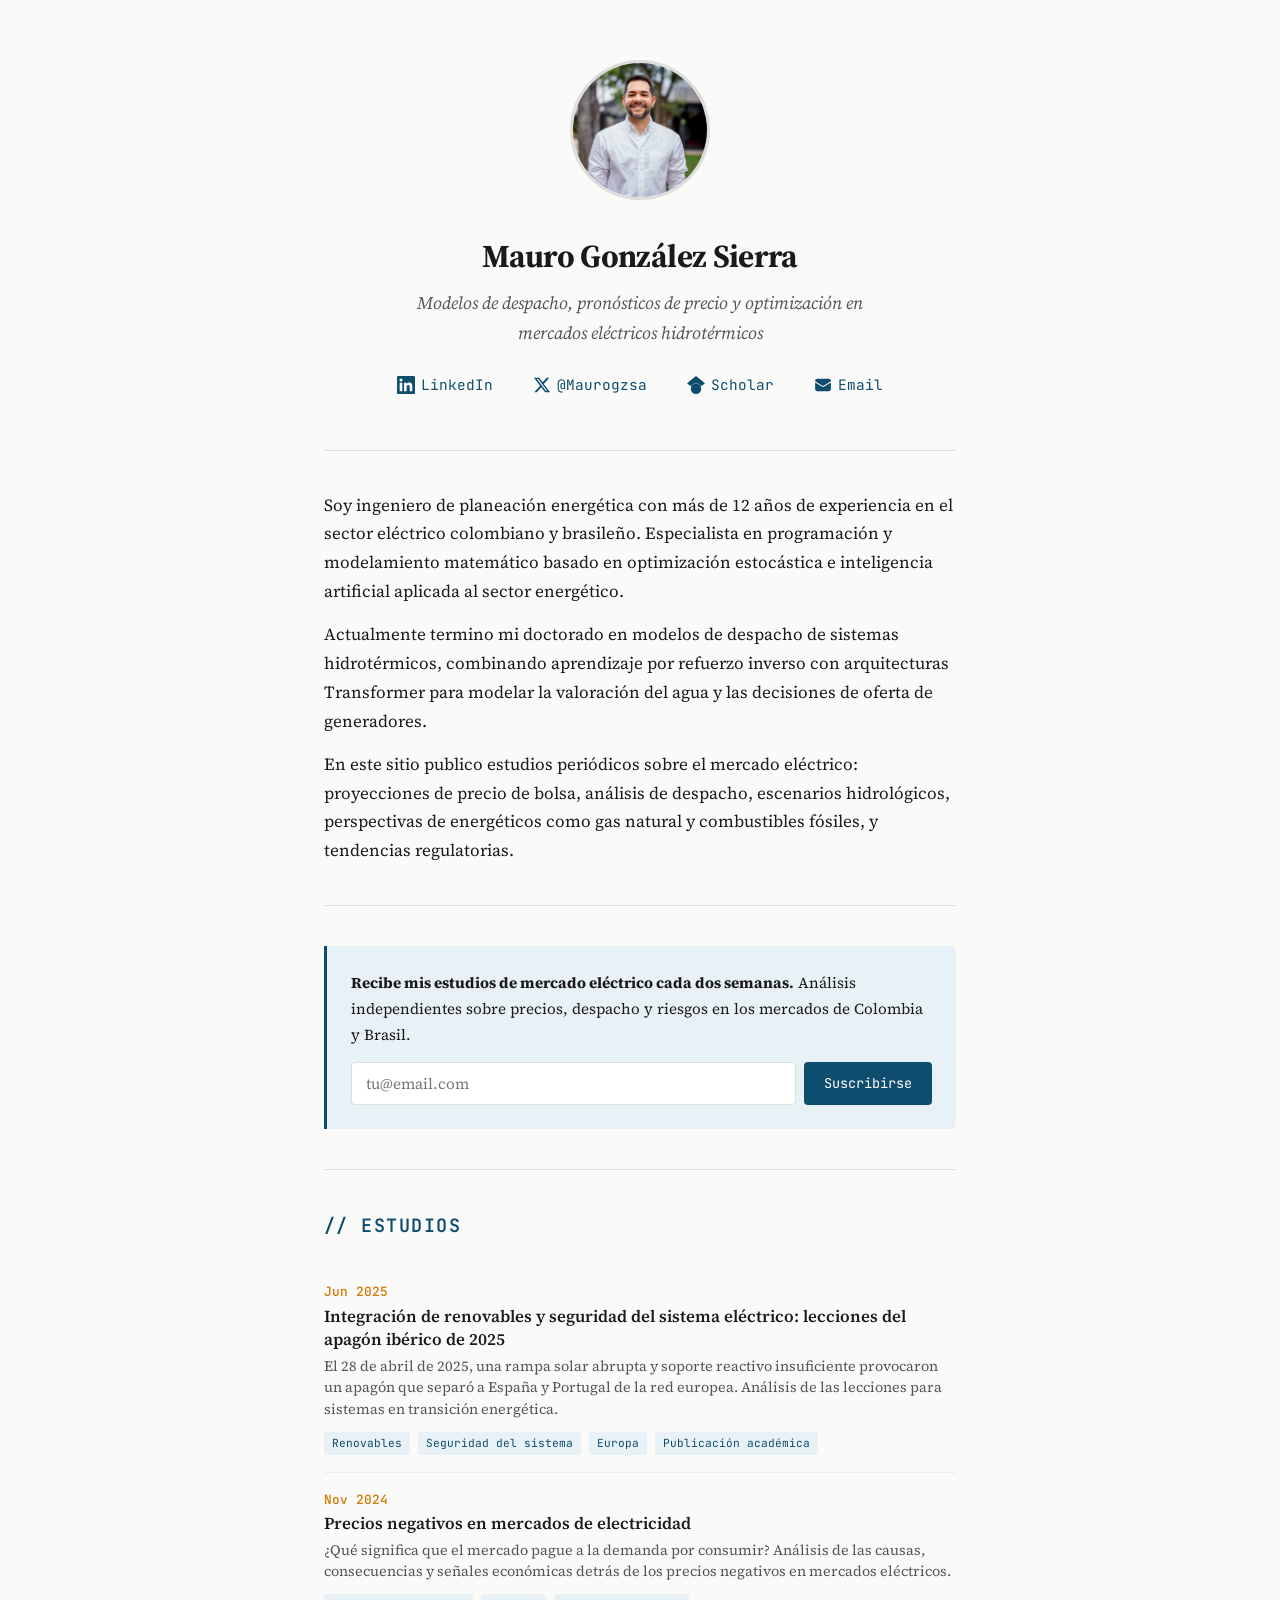
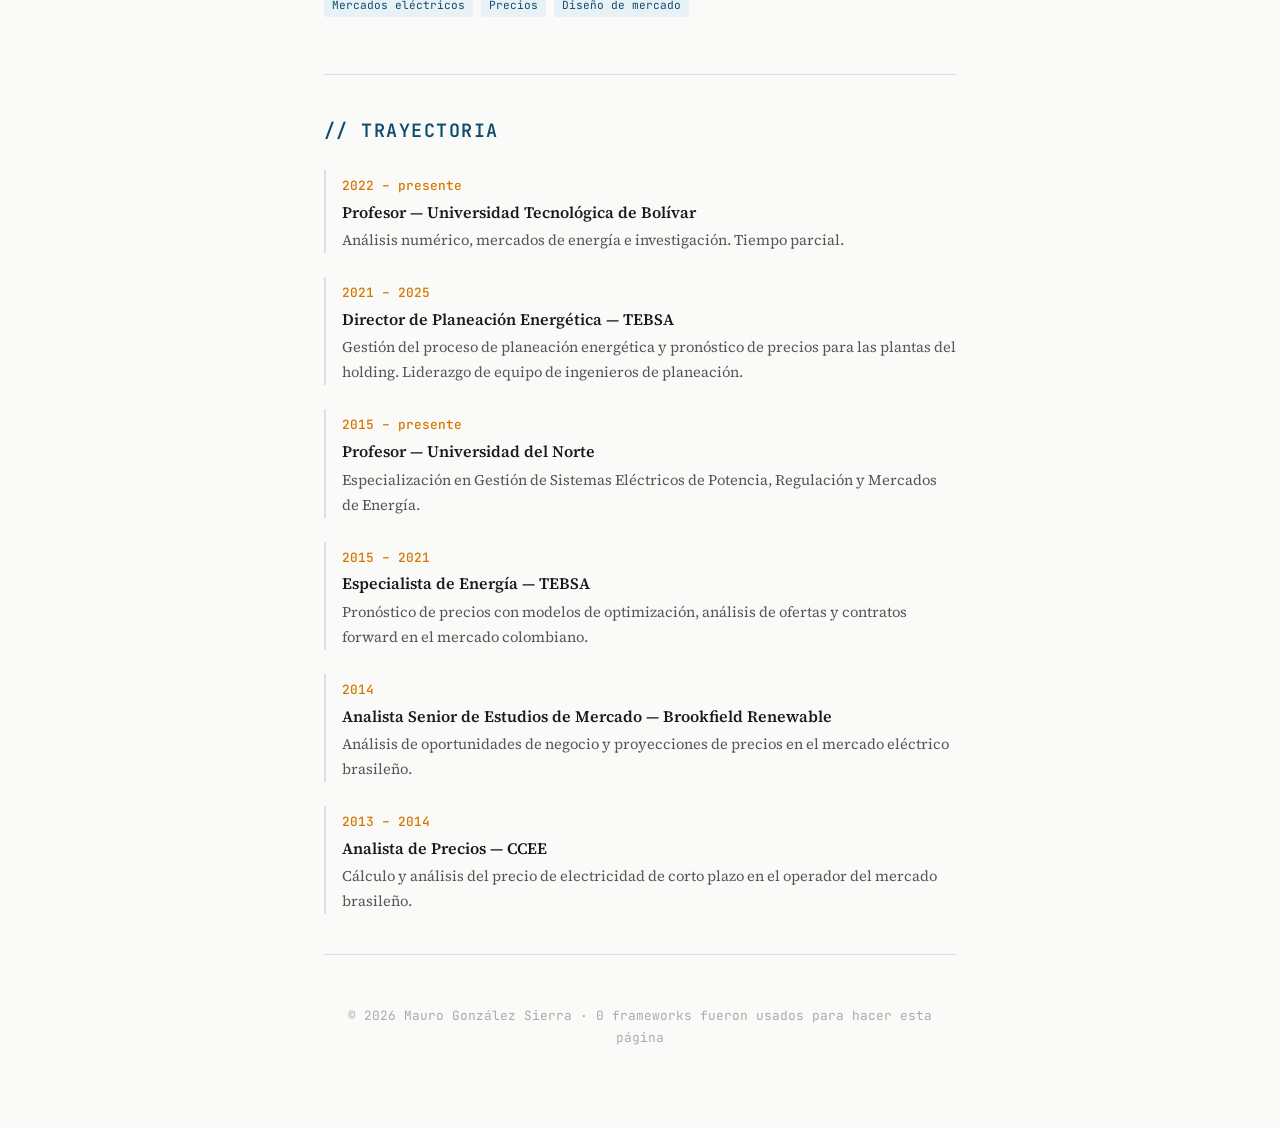
==== index.html @ 2e1fd000 "Confirm email" ====
<!DOCTYPE html>
<html lang="es">
<head>
    <meta charset="UTF-8">
    <meta name="viewport" content="width=device-width, initial-scale=1.0">
    <title>Mauro González Sierra</title>
    <meta name="description" content="Investigador y consultor en mercados eléctricos hidrotérmicos. Modelos de despacho, pronósticos de precio y optimización energética en Colombia y Brasil.">
    <style>
        @import url('https://fonts.googleapis.com/css2?family=Source+Serif+4:ital,opsz,wght@0,8..60,300;0,8..60,400;0,8..60,600;0,8..60,700;1,8..60,400&family=JetBrains+Mono:wght@400;500&display=swap');

        :root {
            --bg: #fafaf8;
            --text: #1a1a1a;
            --text-secondary: #555;
            --accent: #0e4d6e;
            --accent-light: #e8f1f5;
            --border: #ddd;
            --highlight: #d4770014;
            --warm: #d47700;
        }

        * { margin: 0; padding: 0; box-sizing: border-box; }

        body {
            font-family: 'Source Serif 4', Georgia, serif;
            font-size: 17px;
            line-height: 1.7;
            color: var(--text);
            background: var(--bg);
            -webkit-font-smoothing: antialiased;
        }

        .container {
            max-width: 680px;
            margin: 0 auto;
            padding: 60px 24px 80px;
        }

        /* === HEADER === */
        .header {
            text-align: center;
            margin-bottom: 48px;
        }

        .photo {
            width: 140px;
            height: 140px;
            border-radius: 50%;
            object-fit: cover;
            margin-bottom: 20px;
            border: 3px solid var(--border);
            /* Placeholder gradient — reemplazar con tu foto */
            background: linear-gradient(135deg, var(--accent) 0%, #2a7a9b 100%);
        }

        h1 {
            font-size: 2rem;
            font-weight: 700;
            letter-spacing: -0.02em;
            margin-bottom: 6px;
        }

        .tagline {
            font-size: 1.1rem;
            color: var(--text-secondary);
            font-style: italic;
            max-width: 480px;
            margin: 0 auto 20px;
        }

        .social-links {
            display: flex;
            justify-content: center;
            gap: 20px;
            flex-wrap: wrap;
        }

        .social-links a {
            display: inline-flex;
            align-items: center;
            gap: 6px;
            color: var(--accent);
            text-decoration: none;
            font-size: 0.9rem;
            font-family: 'JetBrains Mono', monospace;
            padding: 4px 10px;
            border-radius: 4px;
            transition: background 0.2s;
        }

        .social-links a:hover {
            background: var(--accent-light);
        }

        .social-links svg {
            width: 18px;
            height: 18px;
        }

        hr {
            border: none;
            border-top: 1px solid var(--border);
            margin: 40px 0;
        }

        /* === BIO === */
        .bio {
            margin-bottom: 0;
        }

        .bio p {
            margin-bottom: 14px;
            color: var(--text);
        }

        .bio p:last-child {
            margin-bottom: 0;
        }

        /* === SECTION HEADINGS === */
        h2 {
            font-size: 1.15rem;
            font-weight: 600;
            text-transform: uppercase;
            letter-spacing: 0.08em;
            color: var(--accent);
            margin-bottom: 24px;
            font-family: 'JetBrains Mono', monospace;
        }

        /* === STUDIES LIST === */
        .studies-list {
            list-style: none;
        }

        .studies-list li {
            padding: 16px 0;
            border-bottom: 1px solid #eee;
        }

        .studies-list li:last-child {
            border-bottom: none;
        }

        .study-date {
            font-family: 'JetBrains Mono', monospace;
            font-size: 0.8rem;
            color: var(--warm);
            font-weight: 500;
            display: block;
            margin-bottom: 2px;
        }

        .study-title {
            font-size: 1.05rem;
            font-weight: 600;
            color: var(--text);
            text-decoration: none;
            line-height: 1.4;
            display: block;
        }

        .study-title:hover {
            color: var(--accent);
        }

        .study-desc {
            font-size: 0.9rem;
            color: var(--text-secondary);
            margin-top: 4px;
            line-height: 1.5;
        }

        .study-tags {
            margin-top: 6px;
        }

        .tag {
            display: inline-block;
            font-family: 'JetBrains Mono', monospace;
            font-size: 0.7rem;
            color: var(--accent);
            background: var(--accent-light);
            padding: 2px 8px;
            border-radius: 3px;
            margin-right: 4px;
        }

        /* === NEWSLETTER === */
        .newsletter {
            background: var(--accent-light);
            border-left: 3px solid var(--accent);
            padding: 24px;
            border-radius: 0 6px 6px 0;
            margin-top: 0;
        }

        .newsletter p {
            margin-bottom: 14px;
            font-size: 0.95rem;
        }

        .newsletter-form {
            display: flex;
            gap: 8px;
        }

        .newsletter-form input[type="email"] {
            flex: 1;
            padding: 10px 14px;
            border: 1px solid var(--border);
            border-radius: 4px;
            font-family: 'Source Serif 4', serif;
            font-size: 0.95rem;
            background: #fff;
            outline: none;
        }

        .newsletter-form input[type="email"]:focus {
            border-color: var(--accent);
        }

        .newsletter-form button {
            padding: 10px 20px;
            background: var(--accent);
            color: #fff;
            border: none;
            border-radius: 4px;
            font-family: 'JetBrains Mono', monospace;
            font-size: 0.85rem;
            cursor: pointer;
            transition: opacity 0.2s;
            white-space: nowrap;
        }

        .newsletter-form button:hover {
            opacity: 0.85;
        }

        /* === EXPERIENCE === */
        .experience-item {
            margin-bottom: 24px;
            padding-left: 16px;
            border-left: 2px solid #e0e0e0;
        }

        .experience-item:hover {
            border-left-color: var(--accent);
        }

        .exp-period {
            font-family: 'JetBrains Mono', monospace;
            font-size: 0.8rem;
            color: var(--warm);
            font-weight: 500;
        }

        .exp-role {
            font-weight: 600;
            font-size: 1rem;
        }

        .exp-desc {
            font-size: 0.92rem;
            color: var(--text-secondary);
            margin-top: 2px;
        }

        /* === FOOTER === */
        .footer {
            text-align: center;
            font-size: 0.8rem;
            color: #aaa;
            font-family: 'JetBrains Mono', monospace;
            padding-top: 10px;
        }

        .footer a {
            color: #aaa;
            text-decoration: none;
        }

        .footer a:hover {
            color: var(--accent);
        }

        /* === RESPONSIVE === */
        @media (max-width: 500px) {
            .container { padding: 40px 18px 60px; }
            h1 { font-size: 1.6rem; }
            .tagline { font-size: 1rem; }
            .newsletter-form { flex-direction: column; }
            .social-links { gap: 12px; }
        }
    </style>
</head>
<body>
    <div class="container">

        <!-- HEADER -->
        <div class="header">
            <!-- Reemplaza src con tu foto. Tamaño recomendado: 300x300px -->
            <img class="photo" src="foto.jpg" alt="Mauro González Sierra"
                 onerror="this.style.display='flex'; this.style.alignItems='center'; this.style.justifyContent='center'; this.alt='MGS';">

            <h1>Mauro González Sierra</h1>
            <p class="tagline">Modelos de despacho, pronósticos de precio y optimización en mercados eléctricos hidrotérmicos</p>

            <div class="social-links">
                <a href="https://www.linkedin.com/in/mauro-gonzalez-sierra/" target="_blank">
                    <svg viewBox="0 0 24 24" fill="currentColor"><path d="M20.447 20.452h-3.554v-5.569c0-1.328-.027-3.037-1.852-3.037-1.853 0-2.136 1.445-2.136 2.939v5.667H9.351V9h3.414v1.561h.046c.477-.9 1.637-1.85 3.37-1.85 3.601 0 4.267 2.37 4.267 5.455v6.286zM5.337 7.433a2.062 2.062 0 01-2.063-2.065 2.064 2.064 0 112.063 2.065zm1.782 13.019H3.555V9h3.564v11.452zM22.225 0H1.771C.792 0 0 .774 0 1.729v20.542C0 23.227.792 24 1.771 24h20.451C23.2 24 24 23.227 24 22.271V1.729C24 .774 23.2 0 22.222 0h.003z"/></svg>
                    LinkedIn
                </a>
                <a href="https://x.com/Maurogzsa" target="_blank">
                    <svg viewBox="0 0 24 24" fill="currentColor"><path d="M18.244 2.25h3.308l-7.227 8.26 8.502 11.24H16.17l-5.214-6.817L4.99 21.75H1.68l7.73-8.835L1.254 2.25H8.08l4.713 6.231zm-1.161 17.52h1.833L7.084 4.126H5.117z"/></svg>
                    @Maurogzsa
                </a>
                <a href="https://scholar.google.com/citations?user=UjPNHwQAAAAJ&amp;hl=en" target="_blank">
                    <svg viewBox="0 0 24 24" fill="currentColor"><path d="M5.242 13.769L0 9.5 12 0l12 9.5-5.242 4.269C17.548 11.249 14.978 9.5 12 9.5c-2.977 0-5.548 1.748-6.758 4.269zM12 10a7 7 0 1 0 0 14 7 7 0 0 0 0-14z"/></svg>
                    Scholar
                </a>
                <a href="mailto:maurogzsa@gmail.com">
                    <svg viewBox="0 0 24 24" fill="currentColor"><path d="M1.5 8.67v8.58a3 3 0 003 3h15a3 3 0 003-3V8.67l-8.928 5.493a3 3 0 01-3.144 0L1.5 8.67z"/><path d="M22.5 6.908V6.75a3 3 0 00-3-3h-15a3 3 0 00-3 3v.158l9.714 5.978a1.5 1.5 0 001.572 0L22.5 6.908z"/></svg>
                    Email
                </a>
            </div>
        </div>

        <hr>

        <!-- BIO -->
        <div class="bio">
            <p>
                Soy ingeniero de planeación energética con más de 12 años de experiencia en el sector eléctrico colombiano y brasileño. Especialista en programación y modelamiento matemático basado en optimización estocástica e inteligencia artificial aplicada al sector energético.
            </p>
            <p>
                Actualmente termino mi doctorado en modelos de despacho de sistemas hidrotérmicos, combinando aprendizaje por refuerzo inverso con arquitecturas Transformer para modelar la valoración del agua y las decisiones de oferta de generadores.
            </p>
            <p>
                En este sitio publico estudios periódicos sobre el mercado eléctrico: proyecciones de precio de bolsa, análisis de despacho, escenarios hidrológicos, perspectivas de energéticos como gas natural y combustibles fósiles, y tendencias regulatorias.
            </p>
        </div>

        <hr>

        <!-- NEWSLETTER -->
        <div class="newsletter">
            <p><strong>Recibe mis estudios de mercado eléctrico cada dos semanas.</strong> Análisis independientes sobre precios, despacho y riesgos en los mercados de Colombia y Brasil.</p>
            <form class="newsletter-form" id="newsletter-form">
                <input type="email" name="email" id="newsletter-email" placeholder="tu@email.com" required>
                <!-- Honeypot anti-bot: campo invisible que solo los bots llenan -->
                <input type="text" name="url" style="display:none" tabindex="-1" autocomplete="off">
                <button type="submit" id="newsletter-btn">Suscribirse</button>
            </form>
            <p id="newsletter-msg" style="display:none; margin-top:14px; font-size:0.92rem;"></p>
        </div>

        <script>
        document.getElementById('newsletter-form').addEventListener('submit', async function(e) {
            e.preventDefault();
            const email = document.getElementById('newsletter-email').value;
            const honeypot = this.querySelector('input[name="url"]').value;
            const btn = document.getElementById('newsletter-btn');
            const msg = document.getElementById('newsletter-msg');

            if (honeypot) return;

            btn.disabled = true;
            btn.textContent = 'Enviando...';

            try {
                const res = await fetch('https://buttondown.com/api/emails/embed-subscribe/maurogs', {
                    method: 'POST',
                    headers: { 'Content-Type': 'application/x-www-form-urlencoded' },
                    body: 'email=' + encodeURIComponent(email)
                });

                msg.style.display = 'block';
                if (res.ok || res.status === 303) {
                    msg.style.color = '#0e4d6e';
                    msg.innerHTML = '✓ <strong>¡Casi listo!</strong> Revisa tu correo y confirma tu suscripción haciendo clic en el enlace que te enviamos.';
                    document.getElementById('newsletter-email').value = '';
                } else {
                    msg.style.color = '#b44';
                    msg.textContent = 'Hubo un error. Intenta de nuevo o escríbeme directamente.';
                }
            } catch (err) {
                msg.style.display = 'block';
                msg.style.color = '#b44';
                msg.textContent = 'Error de conexión. Intenta de nuevo.';
            }

            btn.disabled = false;
            btn.textContent = 'Suscribirse';
        });
        </script>

        <hr>

        <!-- ESTUDIOS -->
        <h2>// estudios</h2>

        <ul class="studies-list">
            <li>
                <span class="study-date">Jun 2025</span>
                <a class="study-title" href="estudios/apagon-iberico-2025.html">Integración de renovables y seguridad del sistema eléctrico: lecciones del apagón ibérico de 2025</a>
                <p class="study-desc">El 28 de abril de 2025, una rampa solar abrupta y soporte reactivo insuficiente provocaron un apagón que separó a España y Portugal de la red europea. Análisis de las lecciones para sistemas en transición energética.</p>
                <div class="study-tags">
                    <span class="tag">Renovables</span>
                    <span class="tag">Seguridad del sistema</span>
                    <span class="tag">Europa</span>
                    <span class="tag">Publicación académica</span>
                </div>
            </li>
            <li>
                <span class="study-date">Nov 2024</span>
                <a class="study-title" href="estudios/precios-negativos.html">Precios negativos en mercados de electricidad</a>
                <p class="study-desc">¿Qué significa que el mercado pague a la demanda por consumir? Análisis de las causas, consecuencias y señales económicas detrás de los precios negativos en mercados eléctricos.</p>
                <div class="study-tags">
                    <span class="tag">Mercados eléctricos</span>
                    <span class="tag">Precios</span>
                    <span class="tag">Diseño de mercado</span>
                </div>
            </li>
        </ul>

        <hr>

        <!-- EXPERIENCIA -->
        <h2>// trayectoria</h2>

        <div class="experience-item">
            <span class="exp-period">2022 – presente</span>
            <p class="exp-role">Profesor — Universidad Tecnológica de Bolívar</p>
            <p class="exp-desc">Análisis numérico, mercados de energía e investigación. Tiempo parcial.</p>
        </div>

        <div class="experience-item">
            <span class="exp-period">2021 – 2025</span>
            <p class="exp-role">Director de Planeación Energética — TEBSA</p>
            <p class="exp-desc">Gestión del proceso de planeación energética y pronóstico de precios para las plantas del holding. Liderazgo de equipo de ingenieros de planeación.</p>
        </div>

        <div class="experience-item">
            <span class="exp-period">2015 – presente</span>
            <p class="exp-role">Profesor — Universidad del Norte</p>
            <p class="exp-desc">Especialización en Gestión de Sistemas Eléctricos de Potencia, Regulación y Mercados de Energía.</p>
        </div>

        <div class="experience-item">
            <span class="exp-period">2015 – 2021</span>
            <p class="exp-role">Especialista de Energía — TEBSA</p>
            <p class="exp-desc">Pronóstico de precios con modelos de optimización, análisis de ofertas y contratos forward en el mercado colombiano.</p>
        </div>

        <div class="experience-item">
            <span class="exp-period">2014</span>
            <p class="exp-role">Analista Senior de Estudios de Mercado — Brookfield Renewable</p>
            <p class="exp-desc">Análisis de oportunidades de negocio y proyecciones de precios en el mercado eléctrico brasileño.</p>
        </div>

        <div class="experience-item">
            <span class="exp-period">2013 – 2014</span>
            <p class="exp-role">Analista de Precios — CCEE</p>
            <p class="exp-desc">Cálculo y análisis del precio de electricidad de corto plazo en el operador del mercado brasileño.</p>
        </div>

        <hr>

        <p class="footer">
            © 2026 Mauro González Sierra · 0 frameworks fueron usados para hacer esta página
        </p>

    </div>
</body>
</html>
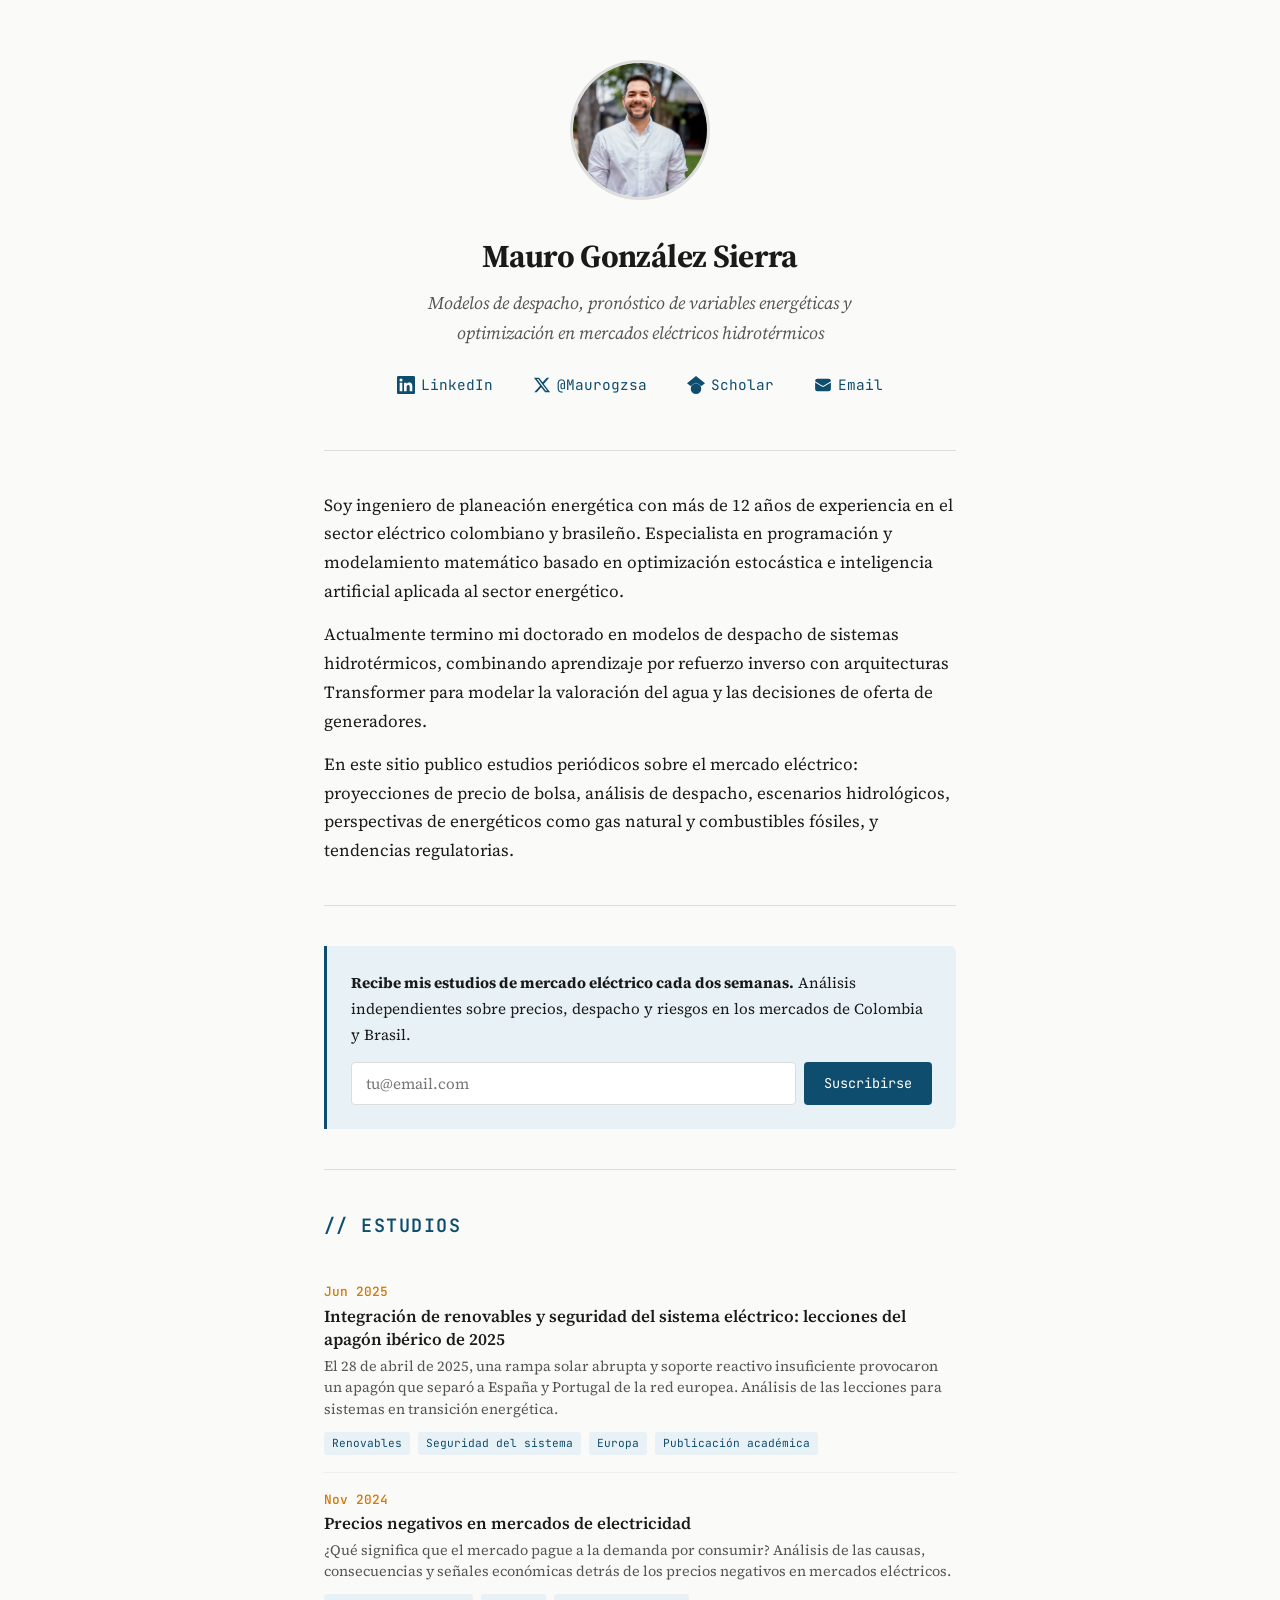
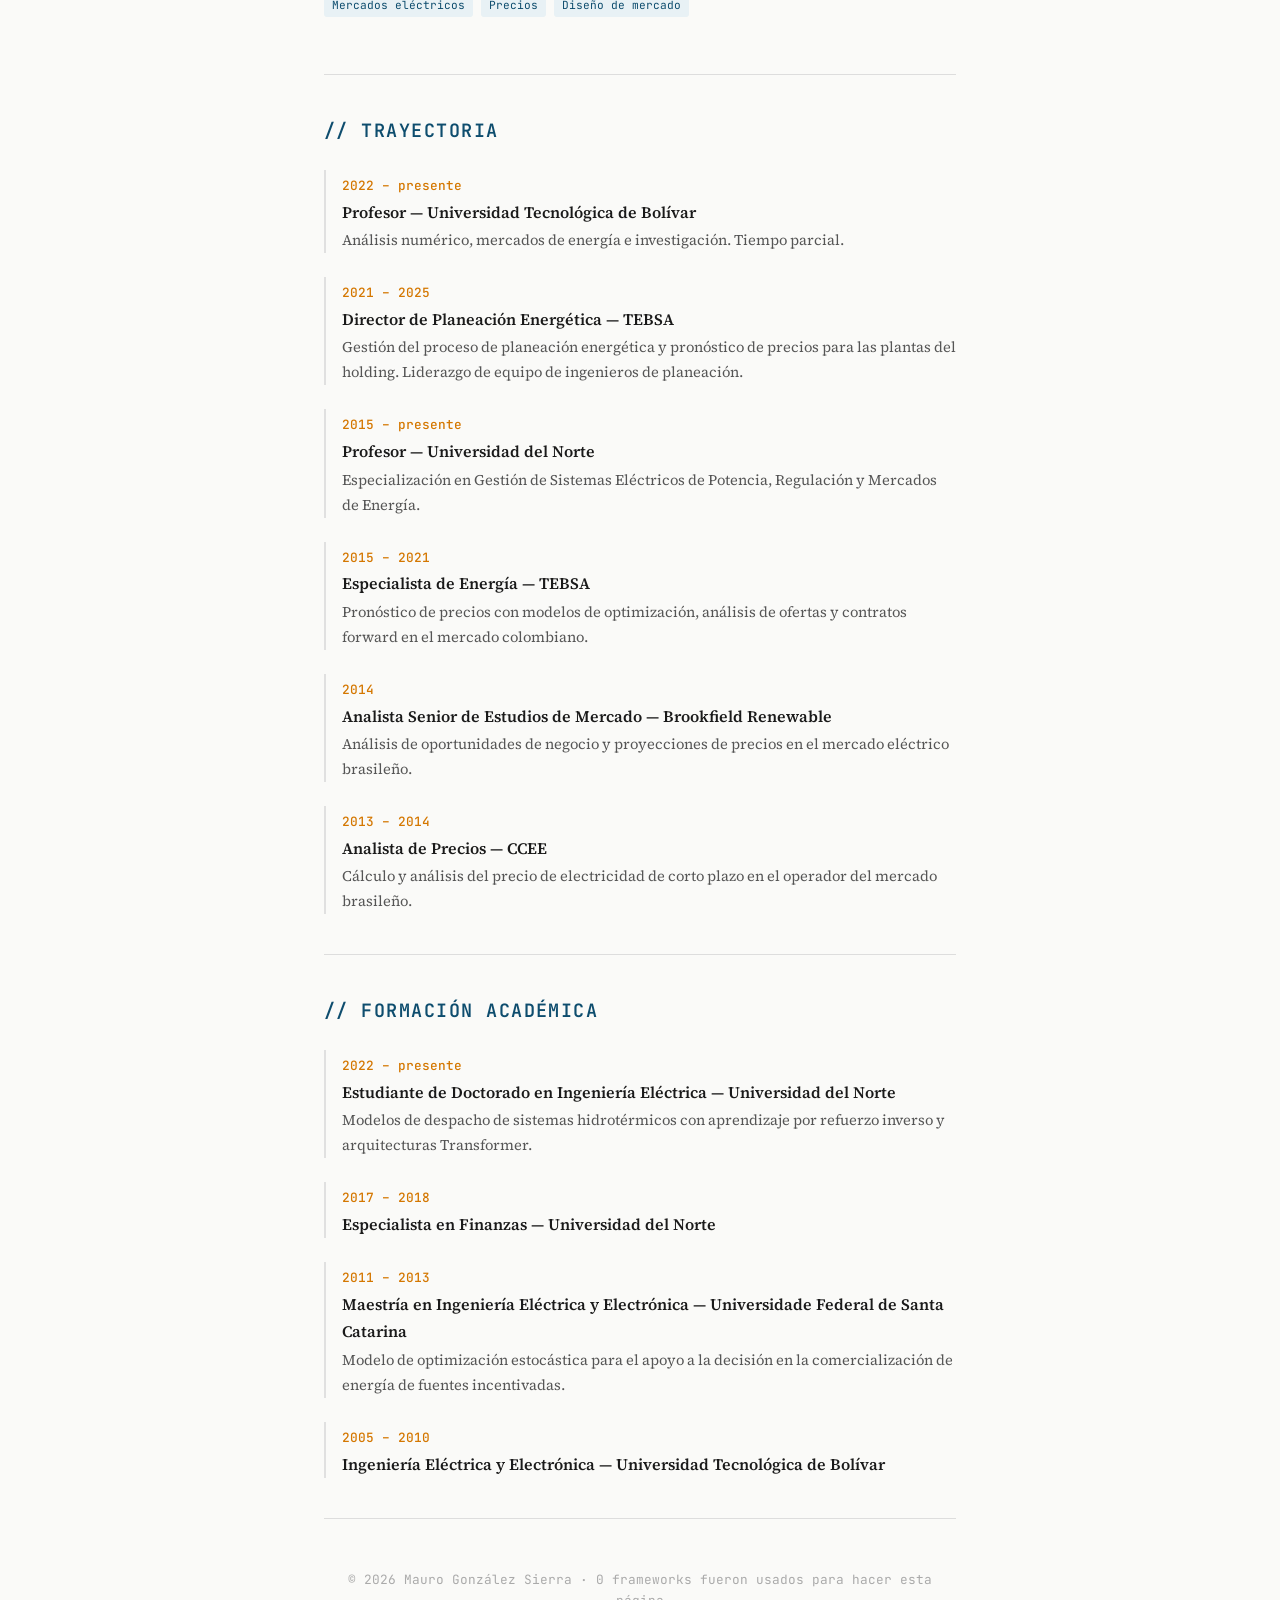
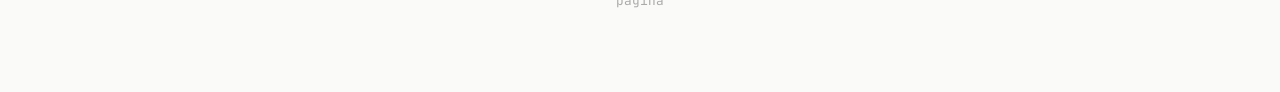
==== commit a1a43284: "Education section" ====
--- a/index.html
+++ b/index.html
@@ -304,7 +304,7 @@
                  onerror="this.style.display='flex'; this.style.alignItems='center'; this.style.justifyContent='center'; this.alt='MGS';">
 
             <h1>Mauro González Sierra</h1>
-            <p class="tagline">Modelos de despacho, pronósticos de precio y optimización en mercados eléctricos hidrotérmicos</p>
+            <p class="tagline">Modelos de despacho, pronóstico de variables energéticas y optimización en mercados eléctricos hidrotérmicos</p>
 
             <div class="social-links">
                 <a href="https://www.linkedin.com/in/mauro-gonzalez-sierra/" target="_blank">
@@ -467,6 +467,33 @@
 
         <hr>
 
+        <!-- FORMACIÓN ACADÉMICA -->
+        <h2>// formación académica</h2>
+
+        <div class="experience-item">
+            <span class="exp-period">2022 – presente</span>
+            <p class="exp-role">Estudiante de Doctorado en Ingeniería Eléctrica — Universidad del Norte</p>
+            <p class="exp-desc">Modelos de despacho de sistemas hidrotérmicos con aprendizaje por refuerzo inverso y arquitecturas Transformer.</p>
+        </div>
+
+        <div class="experience-item">
+            <span class="exp-period">2017 – 2018</span>
+            <p class="exp-role">Especialista en Finanzas — Universidad del Norte</p>
+        </div>
+
+        <div class="experience-item">
+            <span class="exp-period">2011 – 2013</span>
+            <p class="exp-role">Maestría en Ingeniería Eléctrica y Electrónica — Universidade Federal de Santa Catarina</p>
+            <p class="exp-desc">Modelo de optimización estocástica para el apoyo a la decisión en la comercialización de energía de fuentes incentivadas.</p>
+        </div>
+
+        <div class="experience-item">
+            <span class="exp-period">2005 – 2010</span>
+            <p class="exp-role">Ingeniería Eléctrica y Electrónica — Universidad Tecnológica de Bolívar</p>
+        </div>
+
+        <hr>
+
         <p class="footer">
             © 2026 Mauro González Sierra · 0 frameworks fueron usados para hacer esta página
         </p>
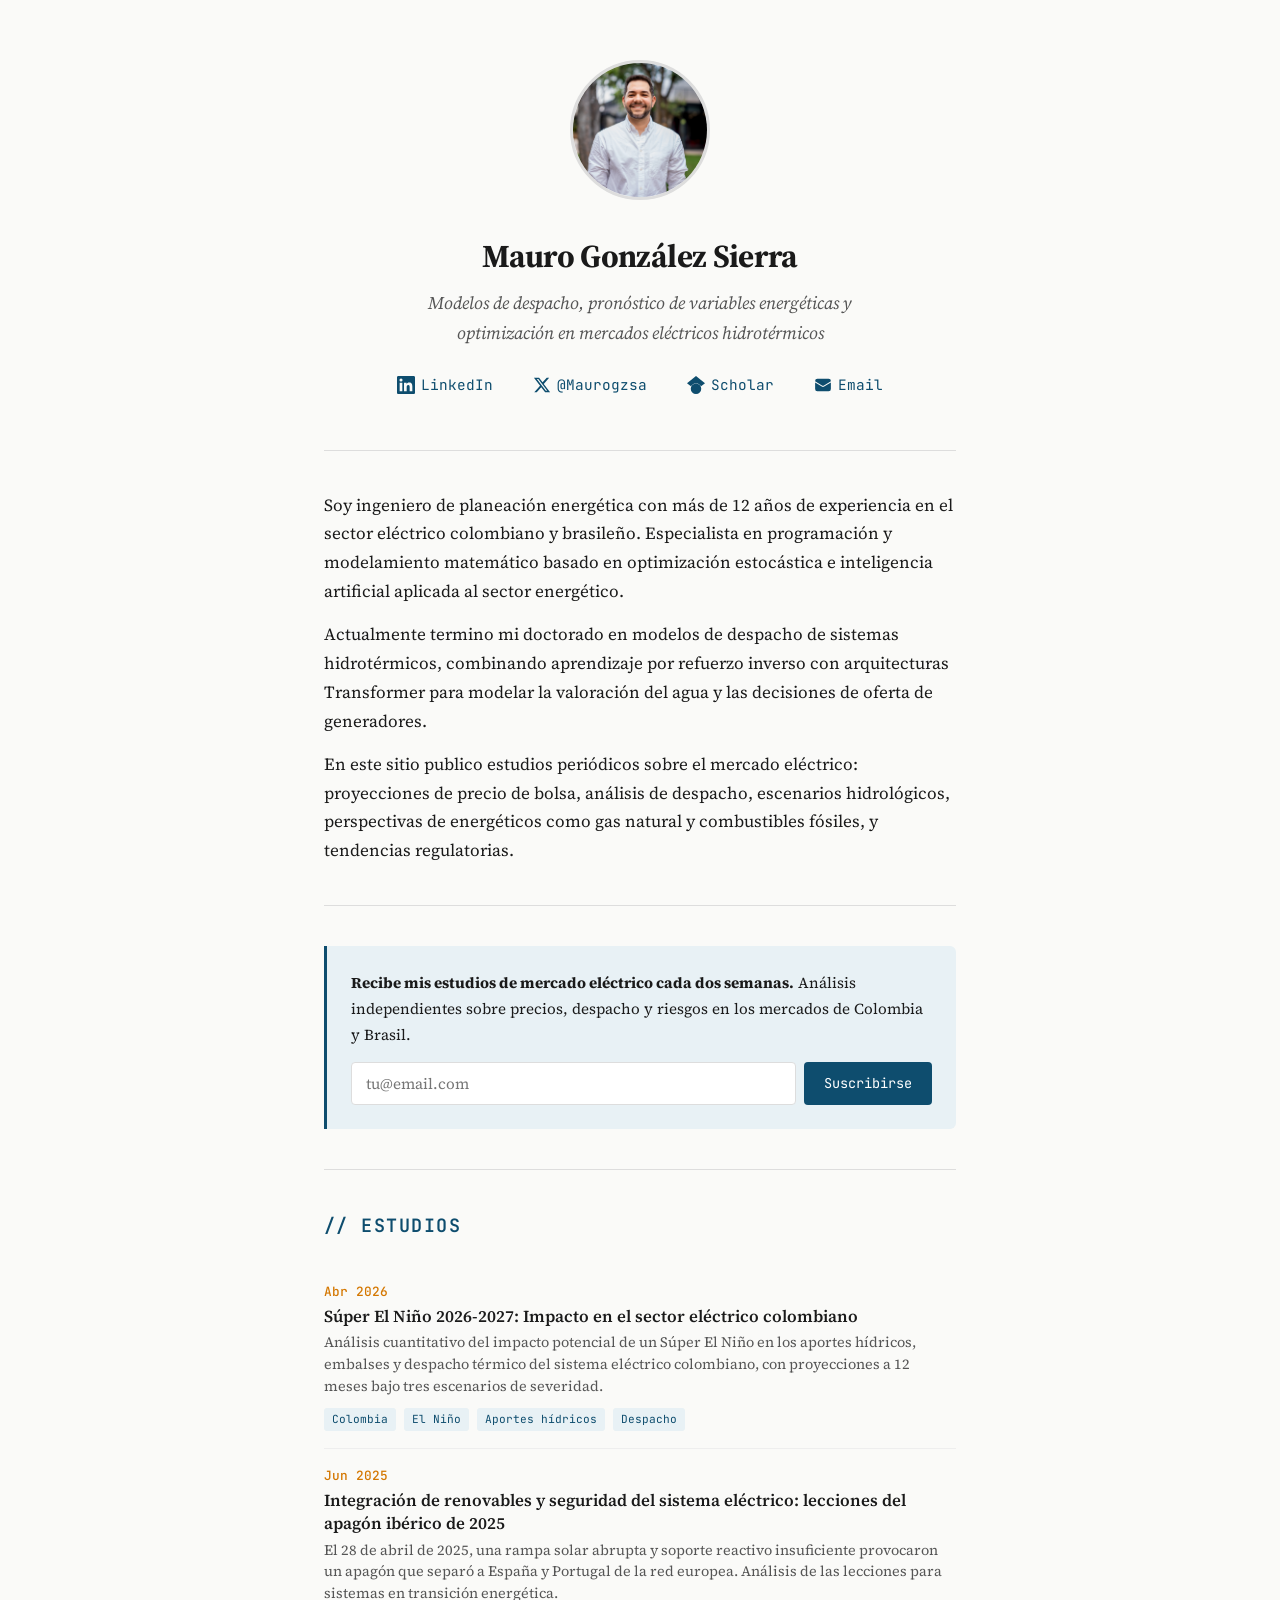
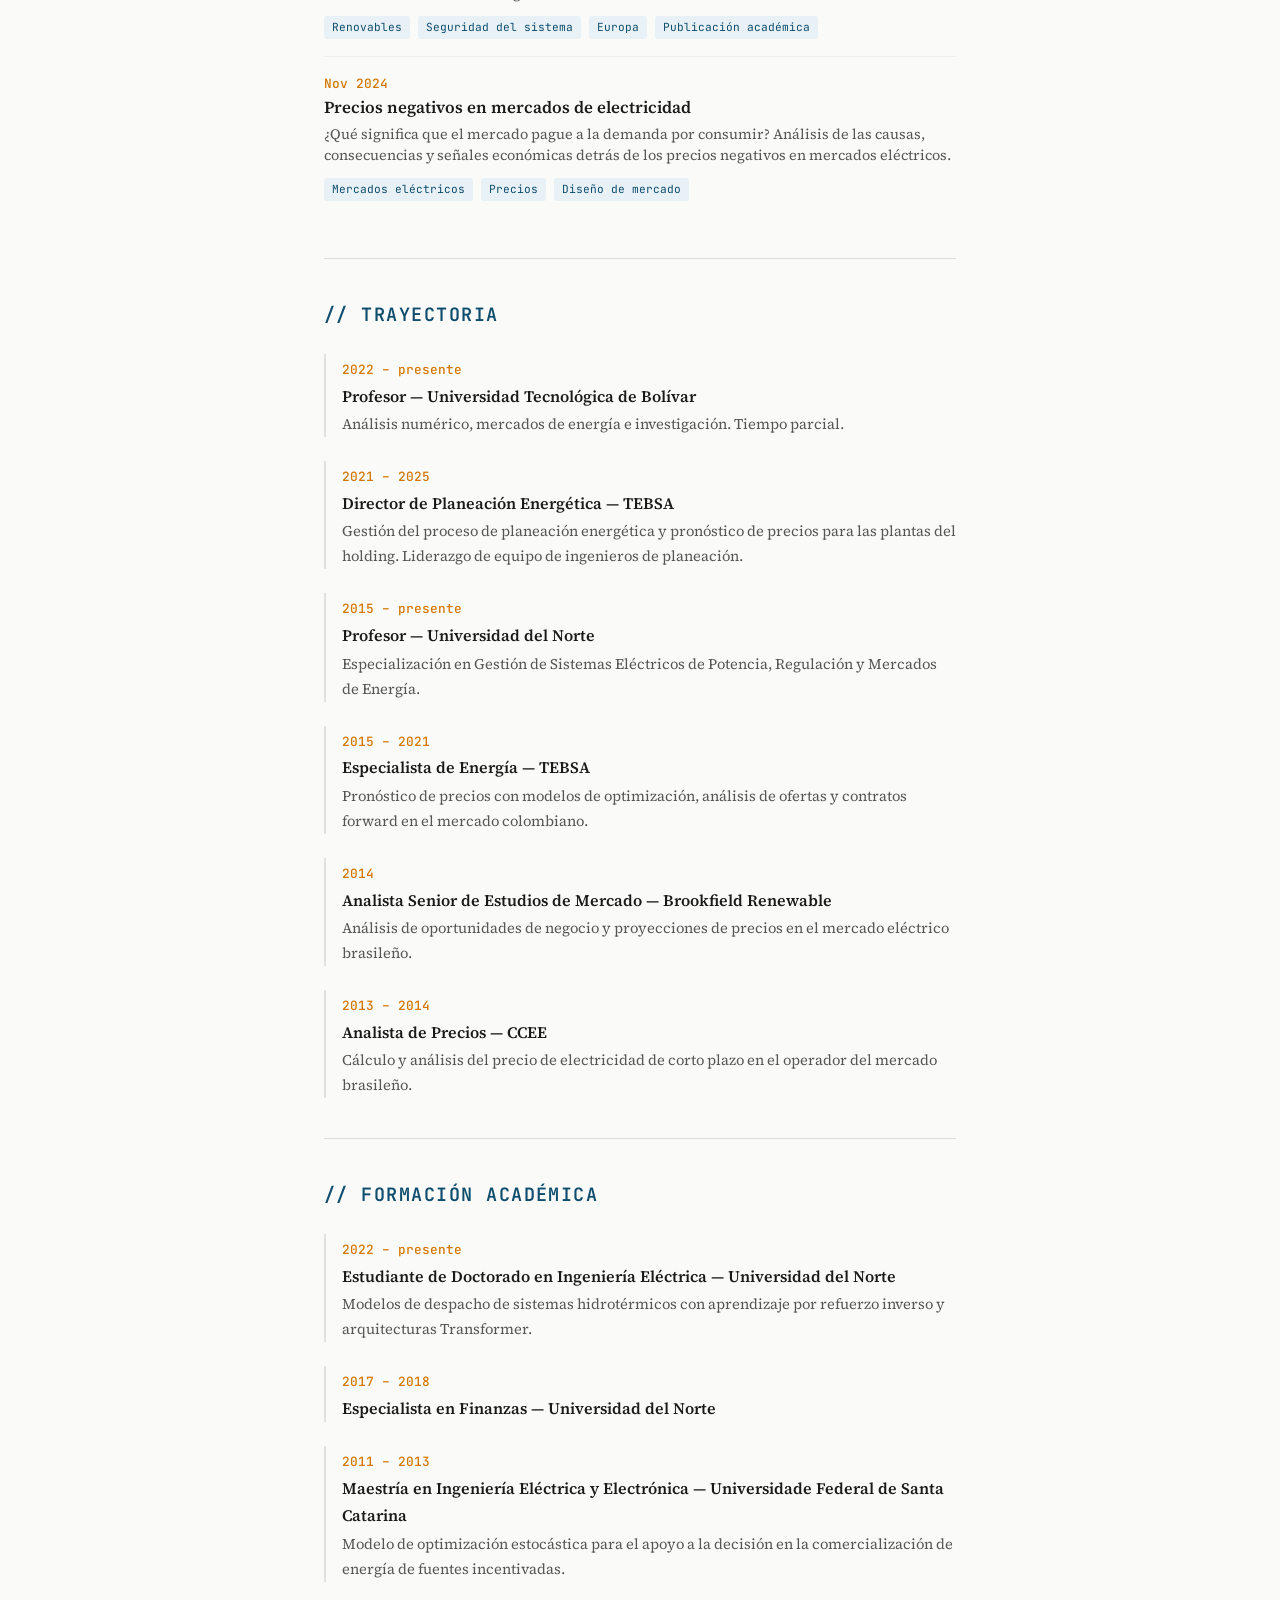
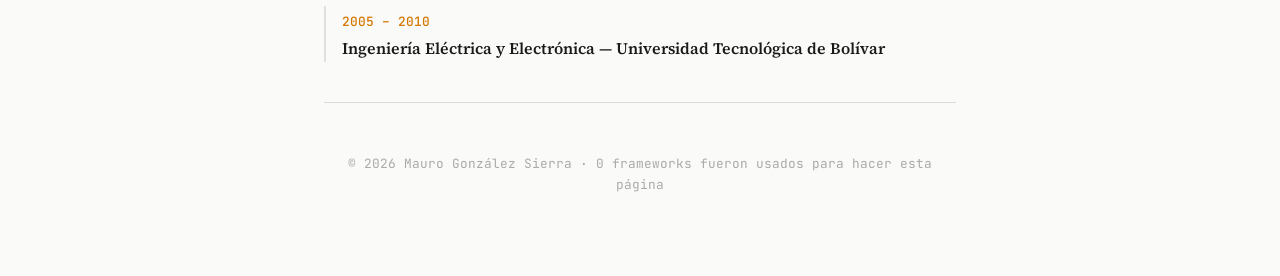
==== commit d2aa3b95: "Publicar estudio: Súper El Niño 2026-2027" ====
--- a/index.html
+++ b/index.html
@@ -401,6 +401,17 @@
         <h2>// estudios</h2>
 
         <ul class="studies-list">
+            <li>
+                <span class="study-date">Abr 2026</span>
+                <a class="study-title" href="estudios/articulo_super_nino_2026.html">Súper El Niño 2026-2027: Impacto en el sector eléctrico colombiano</a>
+                <p class="study-desc">Análisis cuantitativo del impacto potencial de un Súper El Niño en los aportes hídricos, embalses y despacho térmico del sistema eléctrico colombiano, con proyecciones a 12 meses bajo tres escenarios de severidad.</p>
+                <div class="study-tags">
+                    <span class="tag">Colombia</span>
+                    <span class="tag">El Niño</span>
+                    <span class="tag">Aportes hídricos</span>
+                    <span class="tag">Despacho</span>
+                </div>
+            </li>
             <li>
                 <span class="study-date">Jun 2025</span>
                 <a class="study-title" href="estudios/apagon-iberico-2025.html">Integración de renovables y seguridad del sistema eléctrico: lecciones del apagón ibérico de 2025</a>
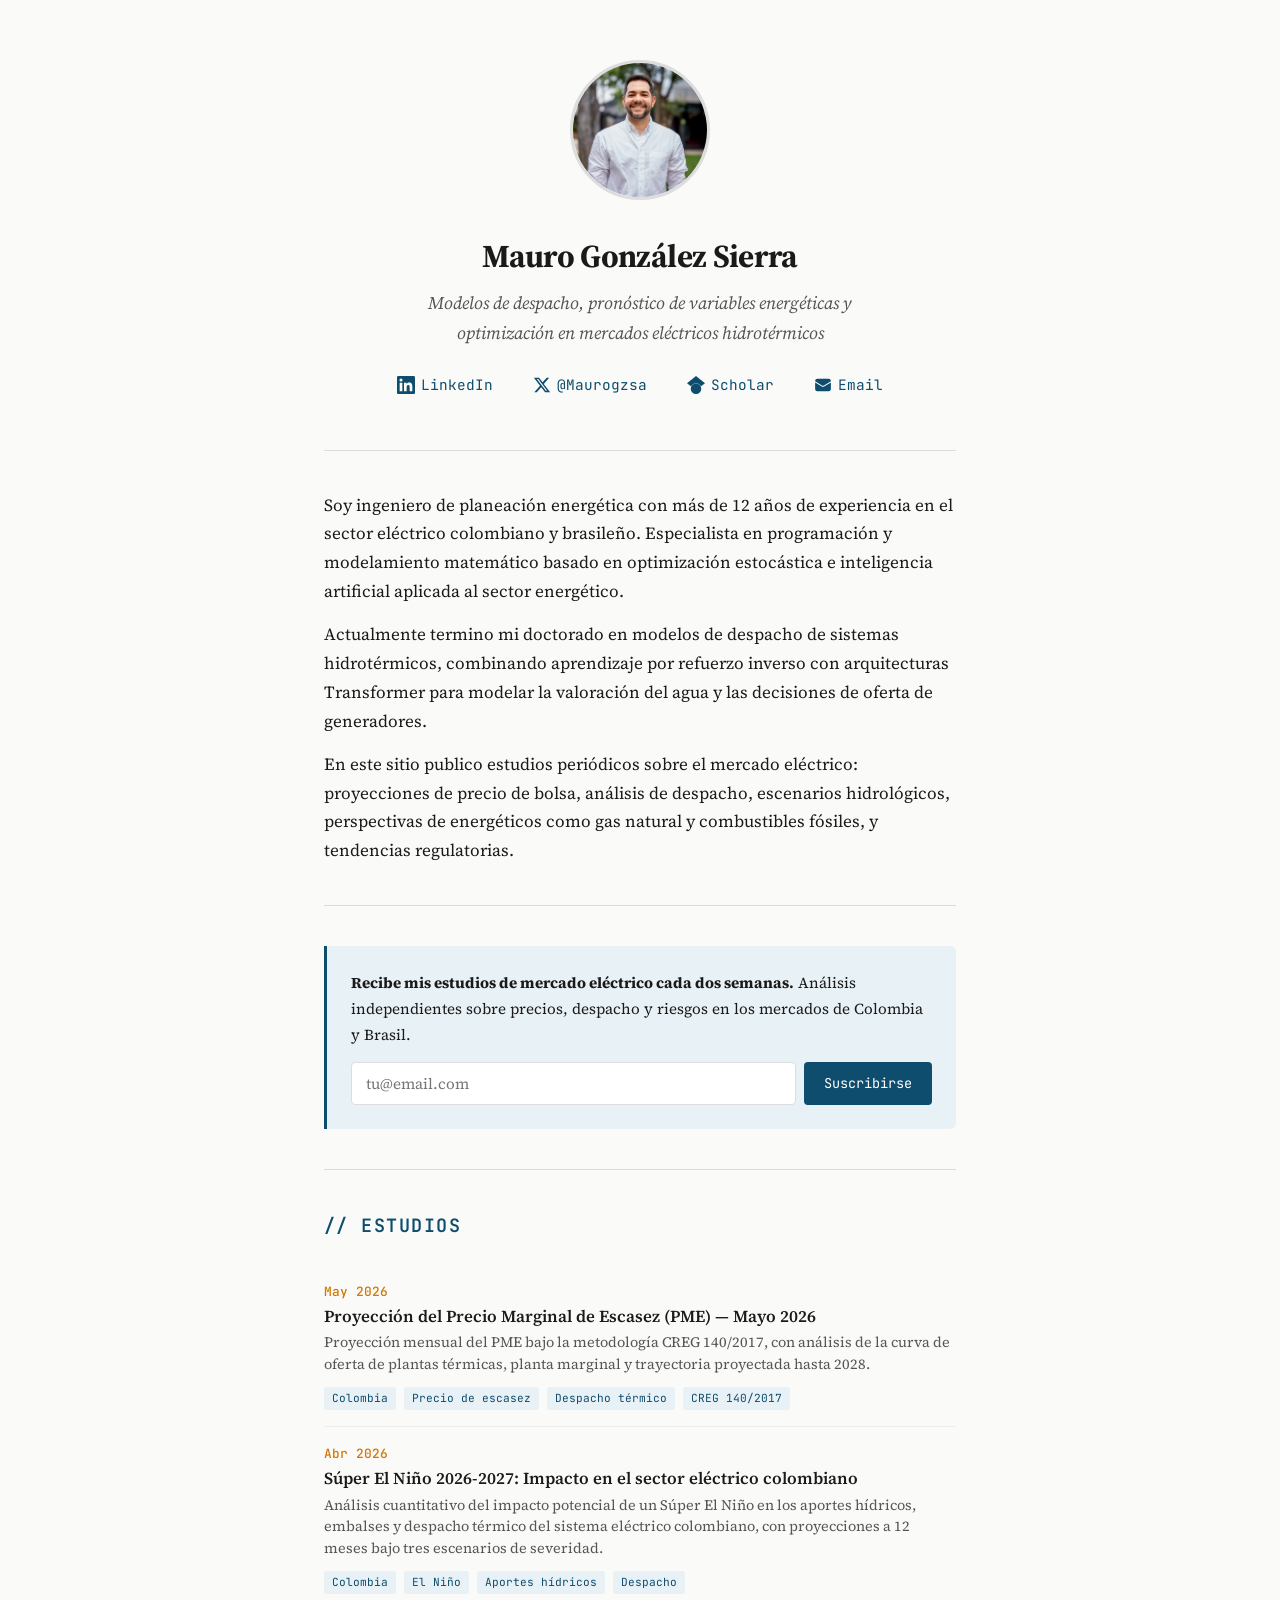
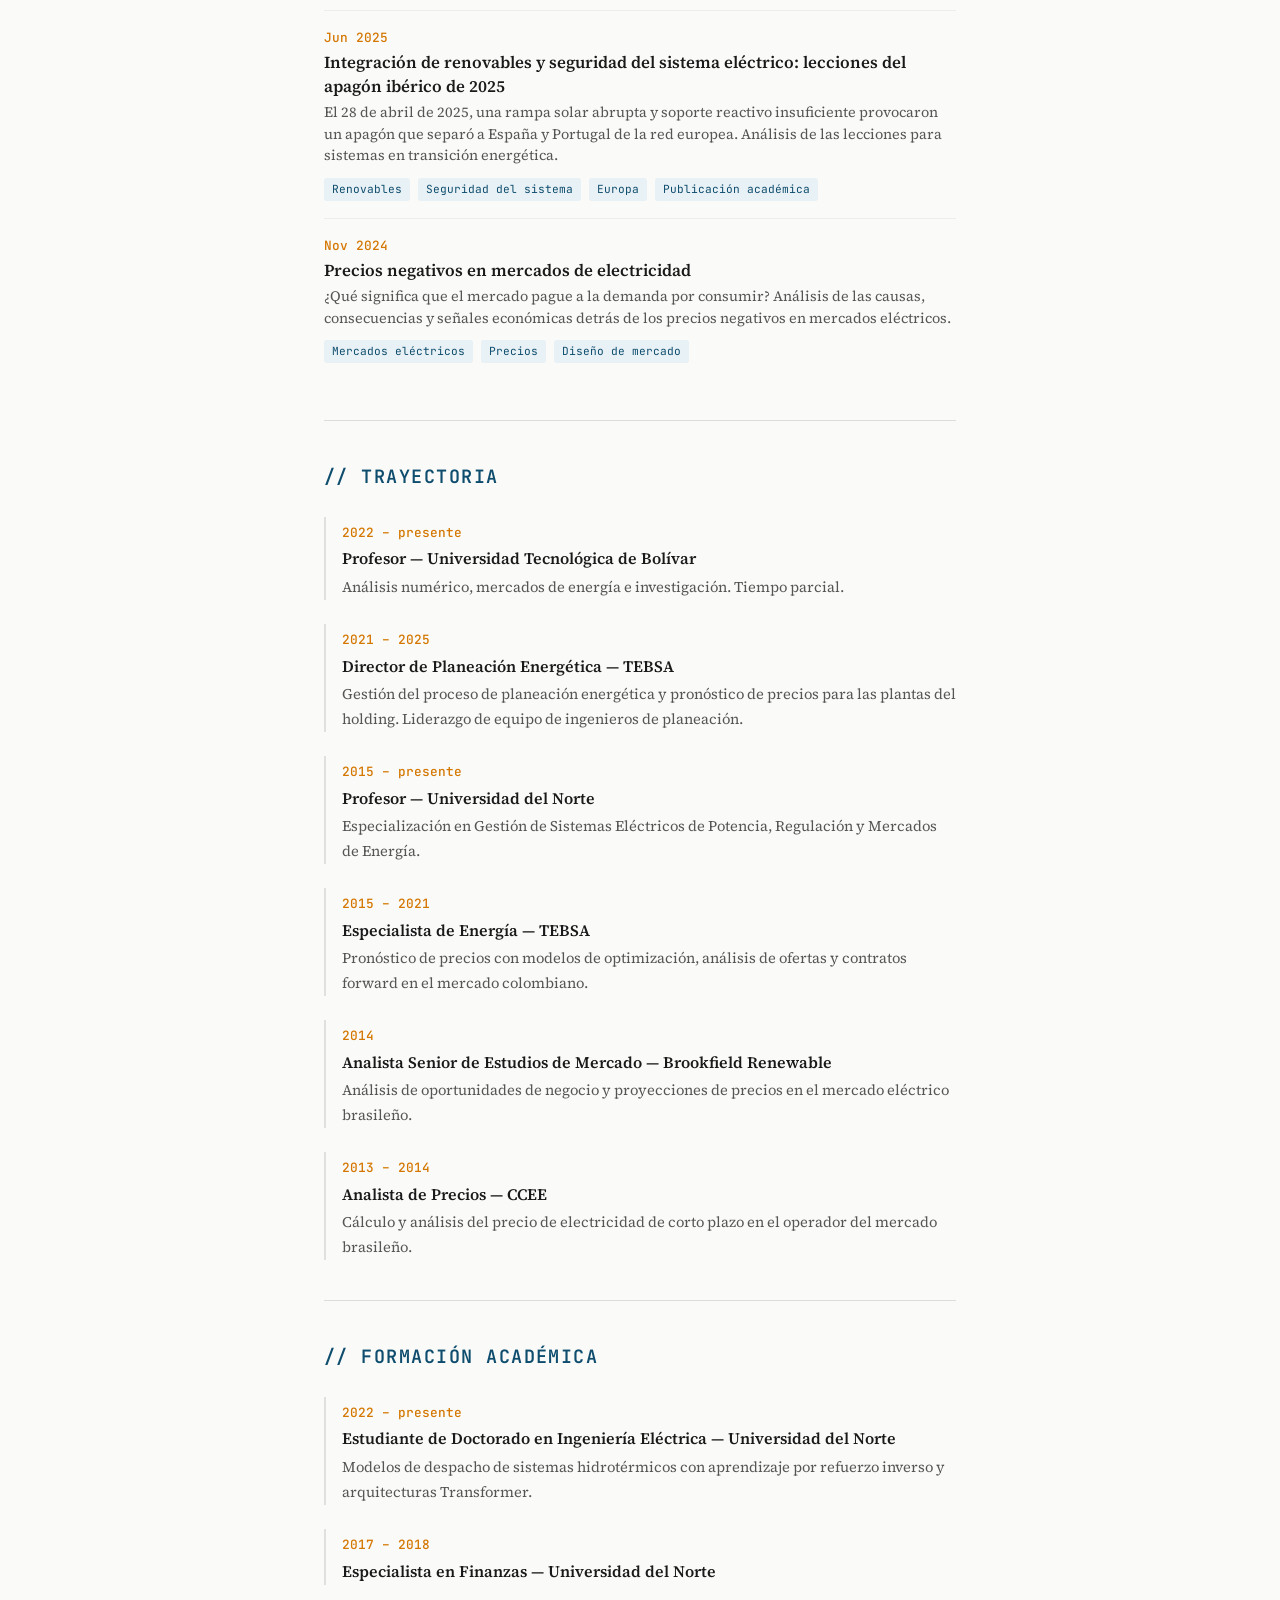
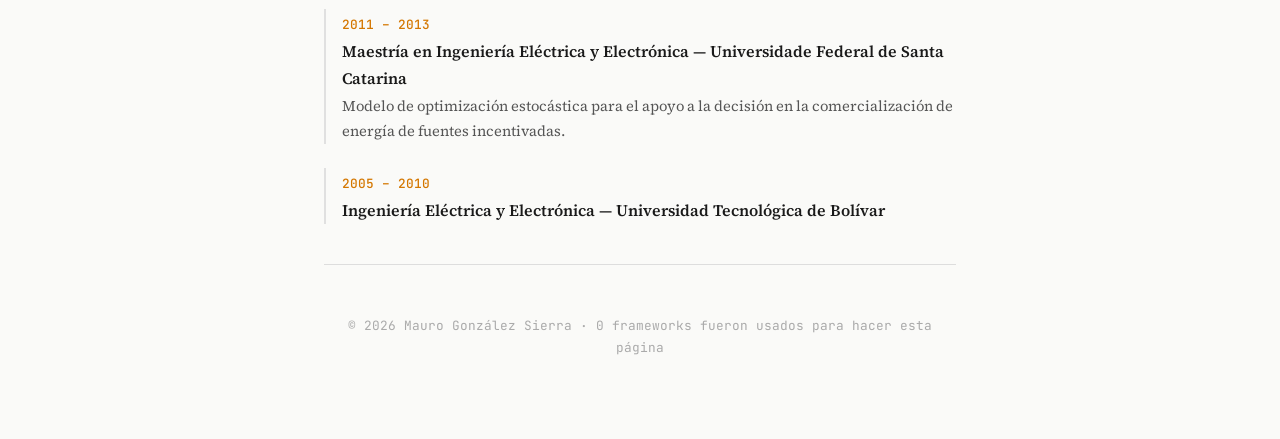
==== commit 65e565bf: "Publicar estudio: Proyección del PME mayo 2026" ====
--- a/index.html
+++ b/index.html
@@ -401,6 +401,17 @@
         <h2>// estudios</h2>
 
         <ul class="studies-list">
+            <li>
+                <span class="study-date">May 2026</span>
+                <a class="study-title" href="estudios/pme-proy-mayo-2026.html">Proyección del Precio Marginal de Escasez (PME) — Mayo 2026</a>
+                <p class="study-desc">Proyección mensual del PME bajo la metodología CREG 140/2017, con análisis de la curva de oferta de plantas térmicas, planta marginal y trayectoria proyectada hasta 2028.</p>
+                <div class="study-tags">
+                    <span class="tag">Colombia</span>
+                    <span class="tag">Precio de escasez</span>
+                    <span class="tag">Despacho térmico</span>
+                    <span class="tag">CREG 140/2017</span>
+                </div>
+            </li>
             <li>
                 <span class="study-date">Abr 2026</span>
                 <a class="study-title" href="estudios/articulo_super_nino_2026.html">Súper El Niño 2026-2027: Impacto en el sector eléctrico colombiano</a>
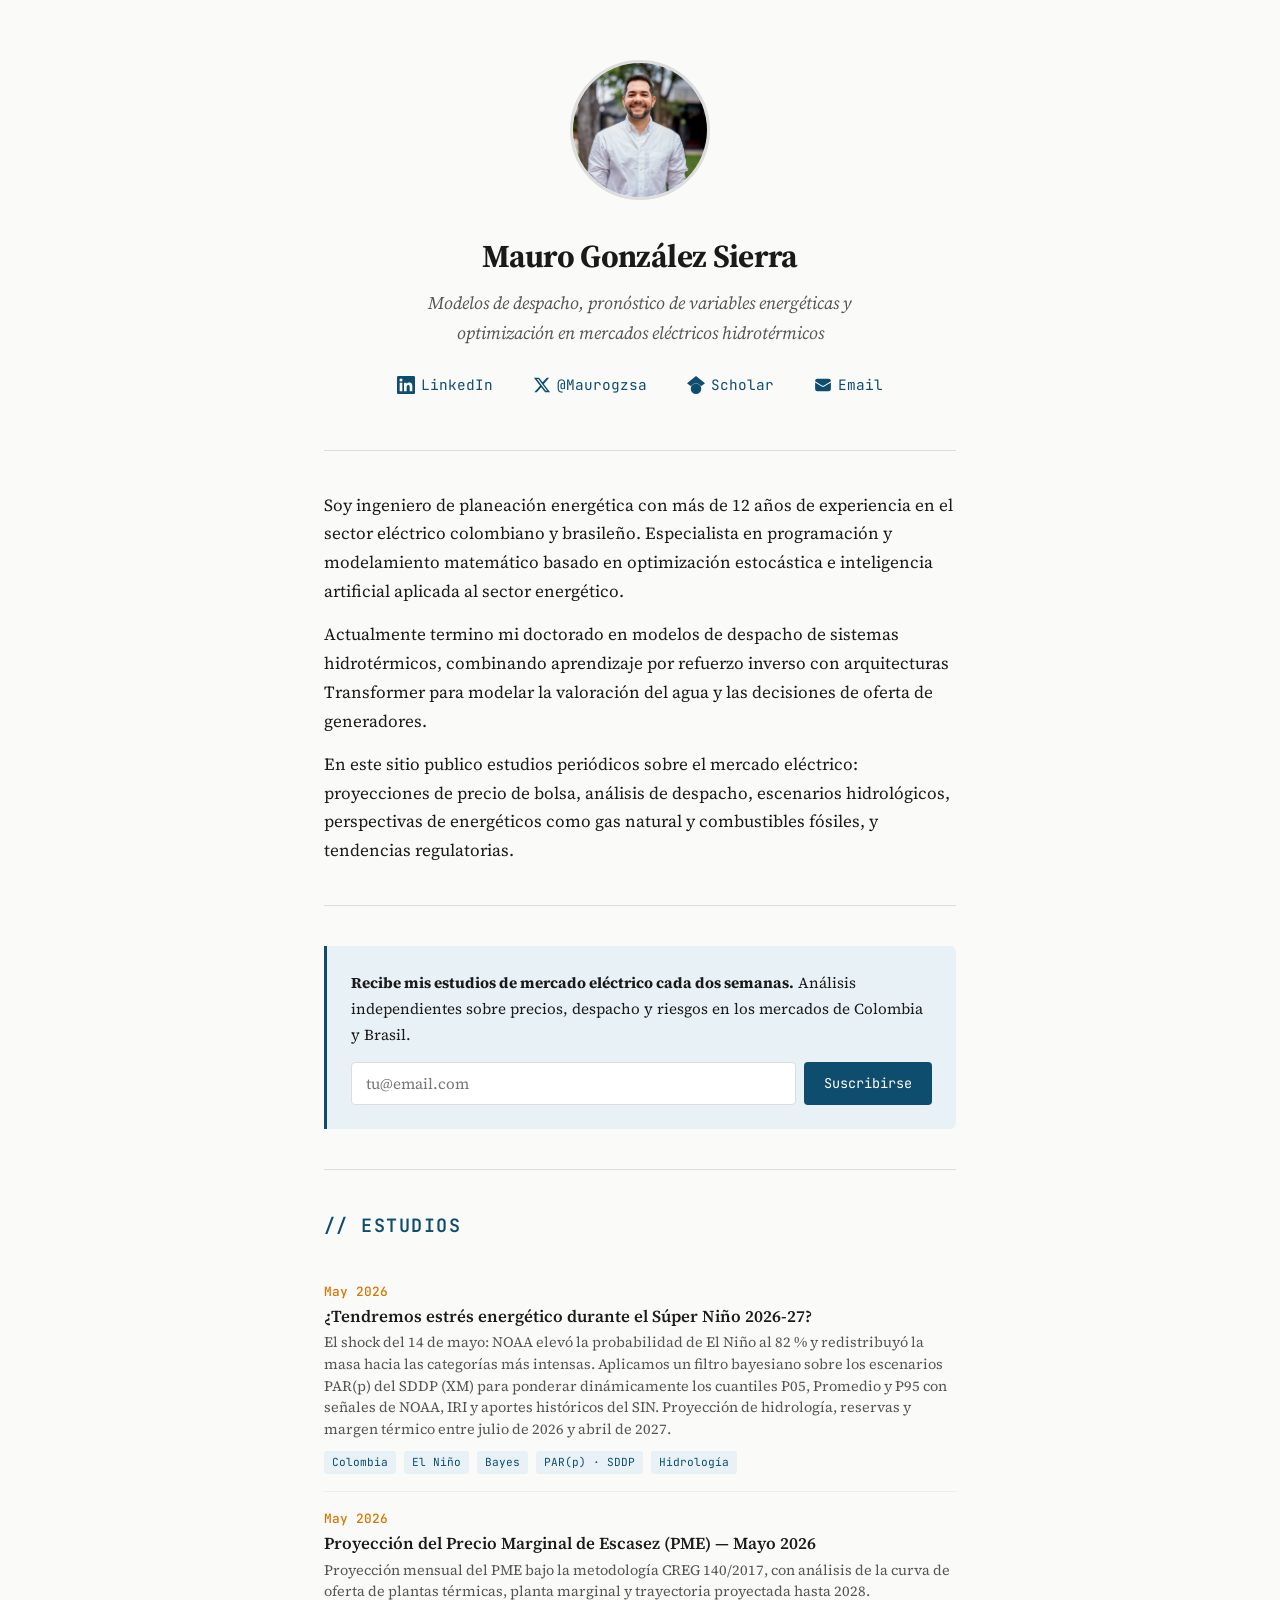
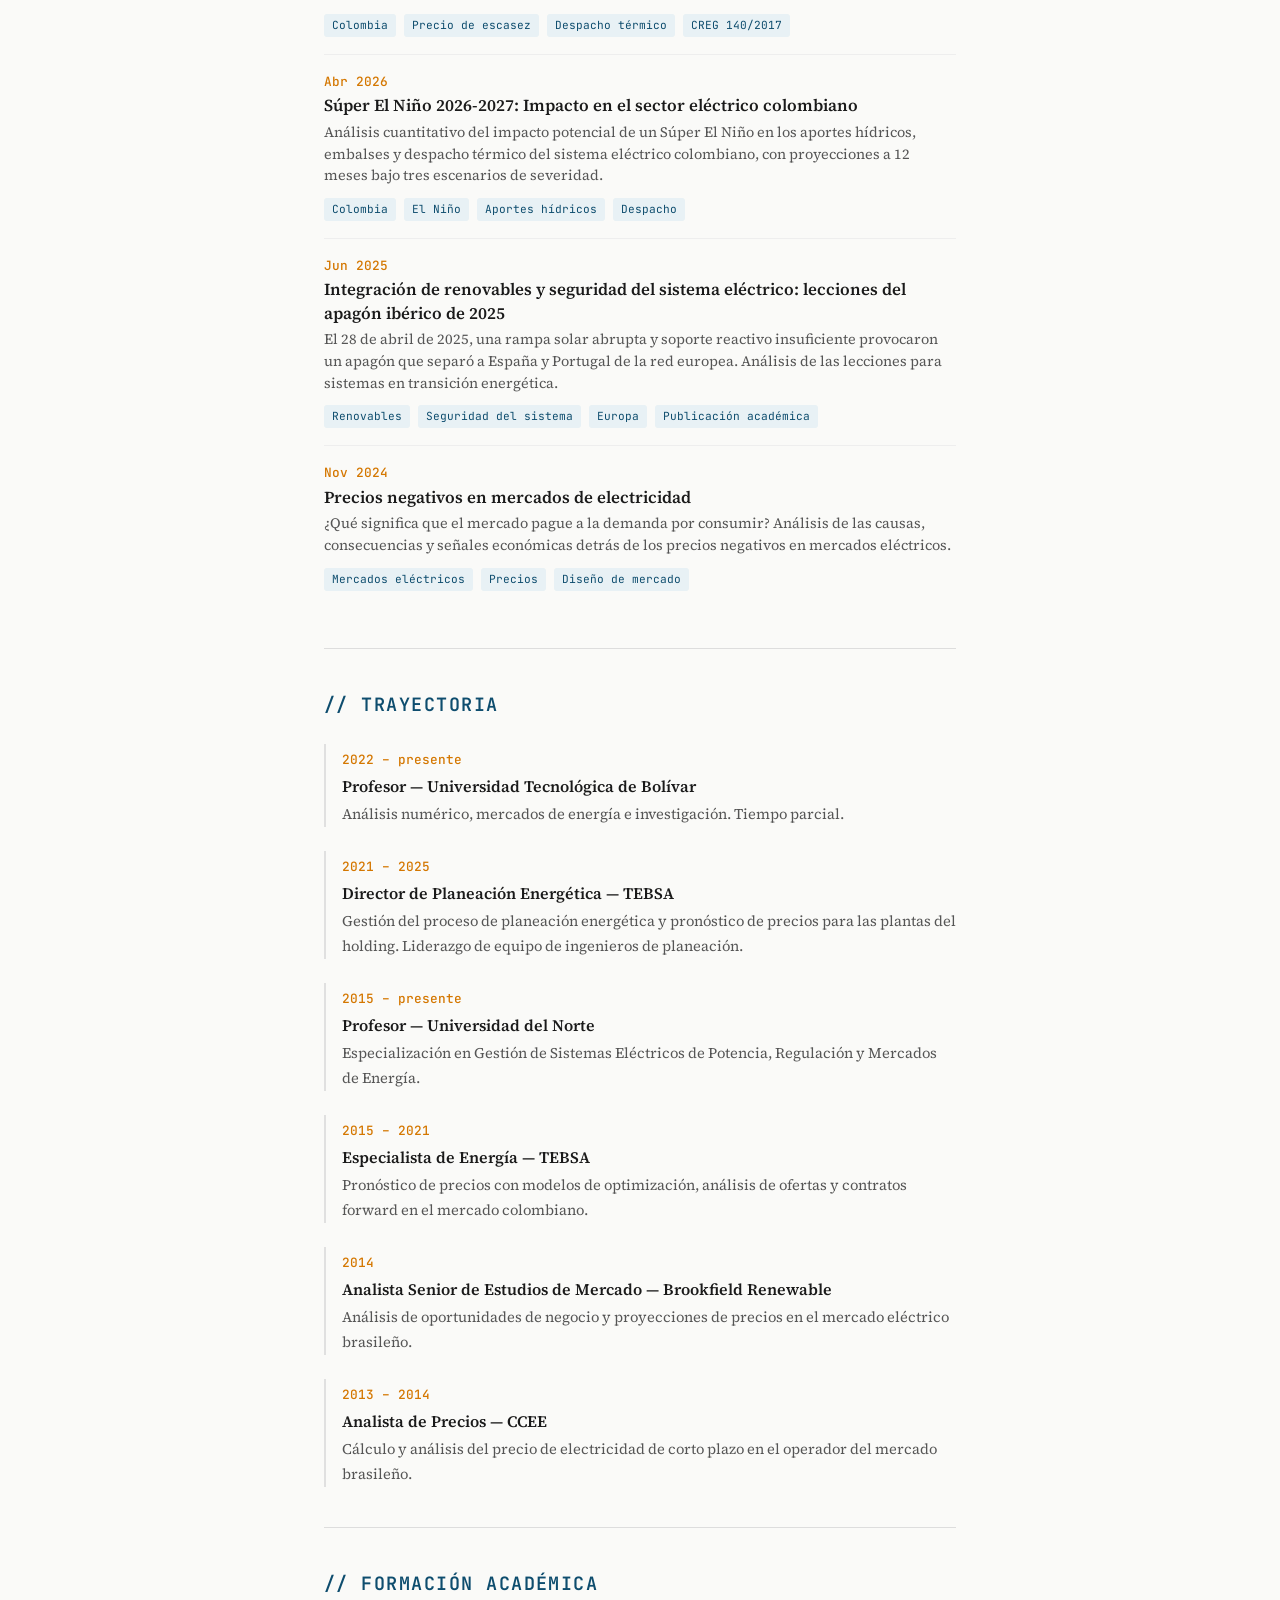
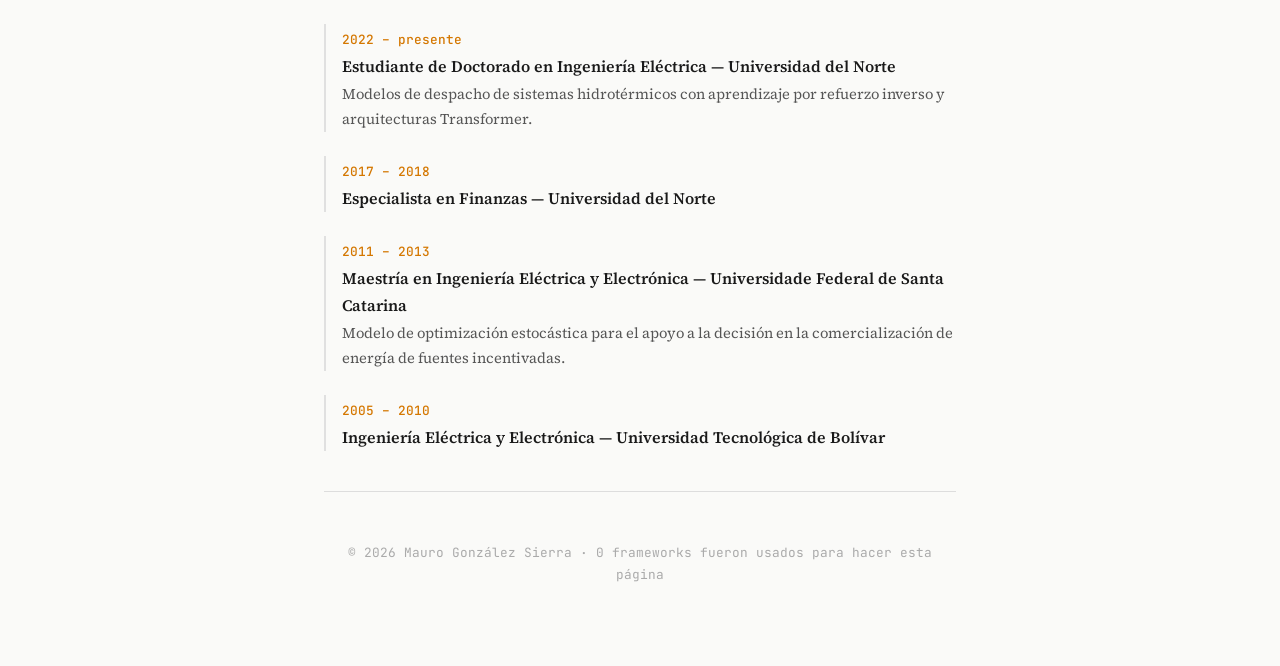
==== commit 263ef16a: "Agrega estudio El Niño 2026-27 (filtro bayesiano PAR(p)) y link de retorno" ====
--- a/index.html
+++ b/index.html
@@ -401,6 +401,18 @@
         <h2>// estudios</h2>
 
         <ul class="studies-list">
+            <li>
+                <span class="study-date">May 2026</span>
+                <a class="study-title" href="estudios/el-nino-2026-2027-bayes-parp.html">¿Tendremos estrés energético durante el Súper Niño 2026-27?</a>
+                <p class="study-desc">El shock del 14 de mayo: NOAA elevó la probabilidad de El Niño al 82&nbsp;% y redistribuyó la masa hacia las categorías más intensas. Aplicamos un filtro bayesiano sobre los escenarios PAR(p) del SDDP (XM) para ponderar dinámicamente los cuantiles P05, Promedio y P95 con señales de NOAA, IRI y aportes históricos del SIN. Proyección de hidrología, reservas y margen térmico entre julio de 2026 y abril de 2027.</p>
+                <div class="study-tags">
+                    <span class="tag">Colombia</span>
+                    <span class="tag">El Niño</span>
+                    <span class="tag">Bayes</span>
+                    <span class="tag">PAR(p) · SDDP</span>
+                    <span class="tag">Hidrología</span>
+                </div>
+            </li>
             <li>
                 <span class="study-date">May 2026</span>
                 <a class="study-title" href="estudios/pme-proy-mayo-2026.html">Proyección del Precio Marginal de Escasez (PME) — Mayo 2026</a>
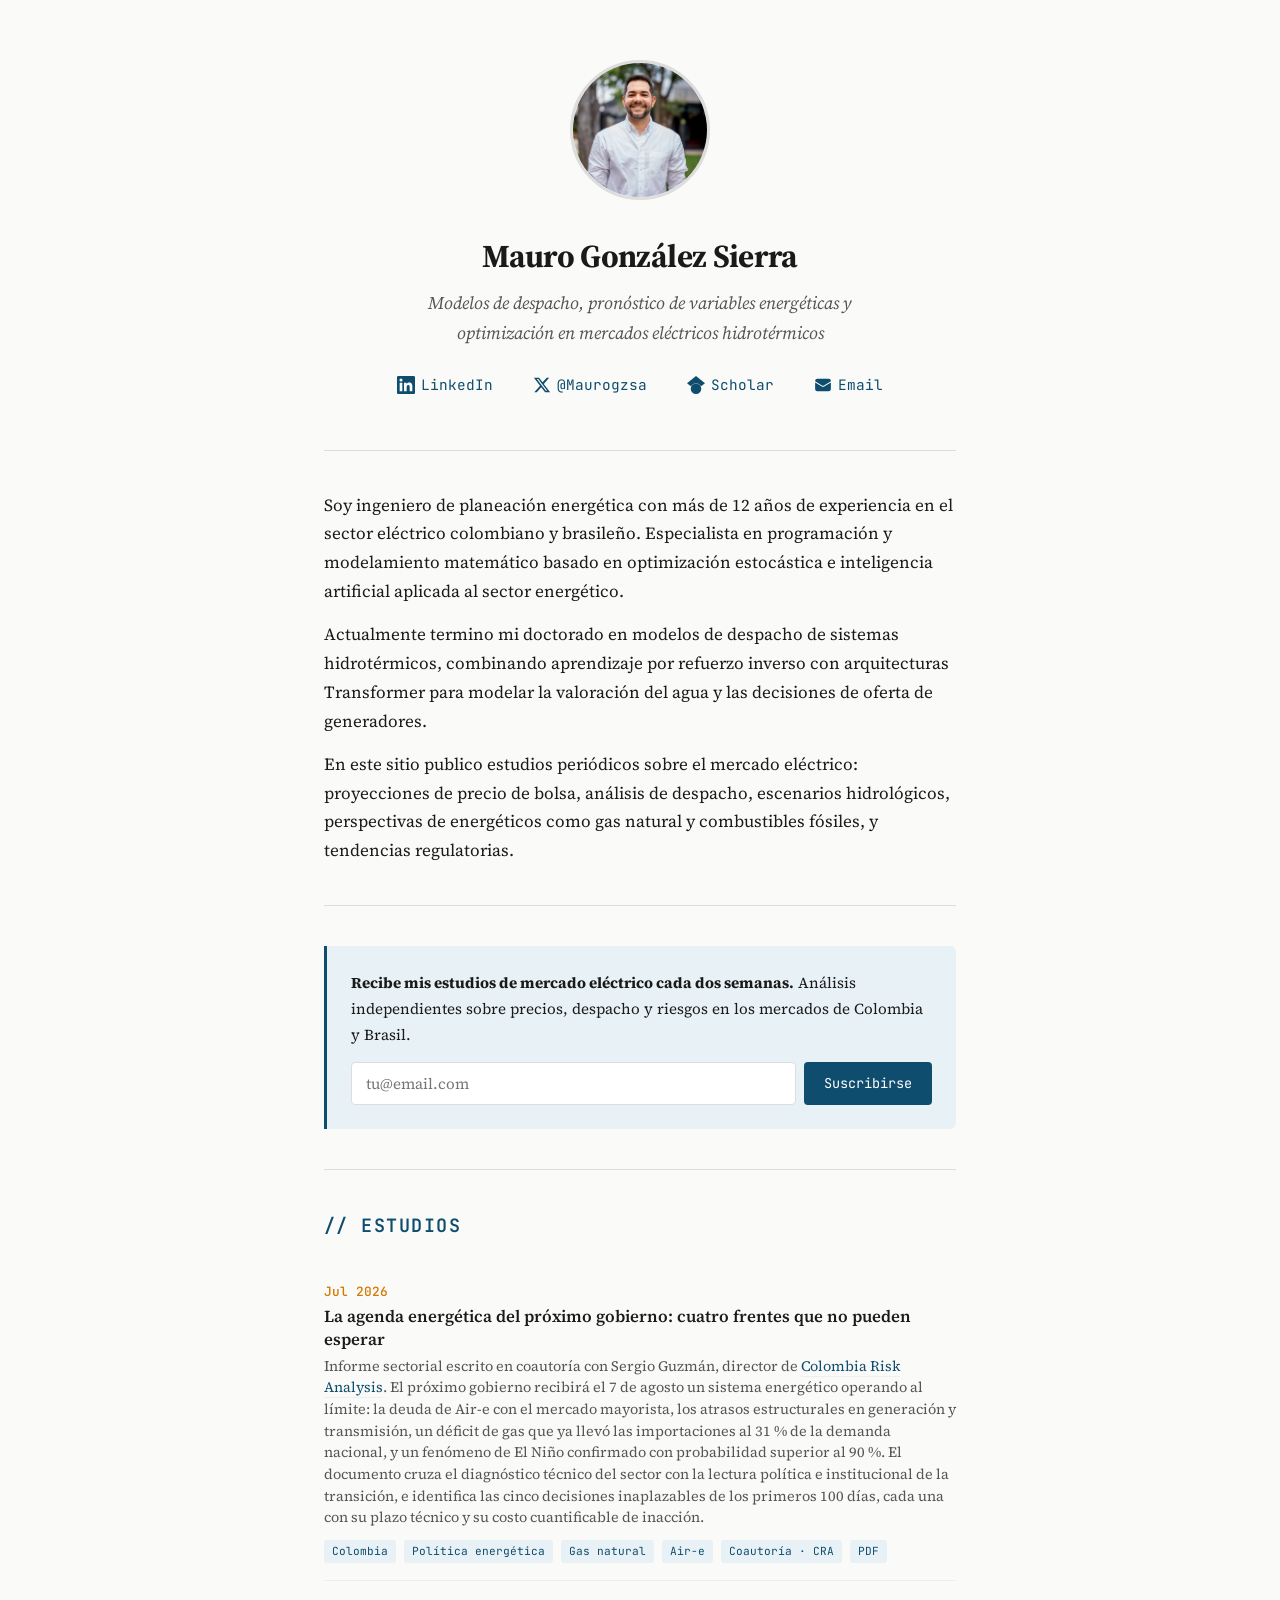
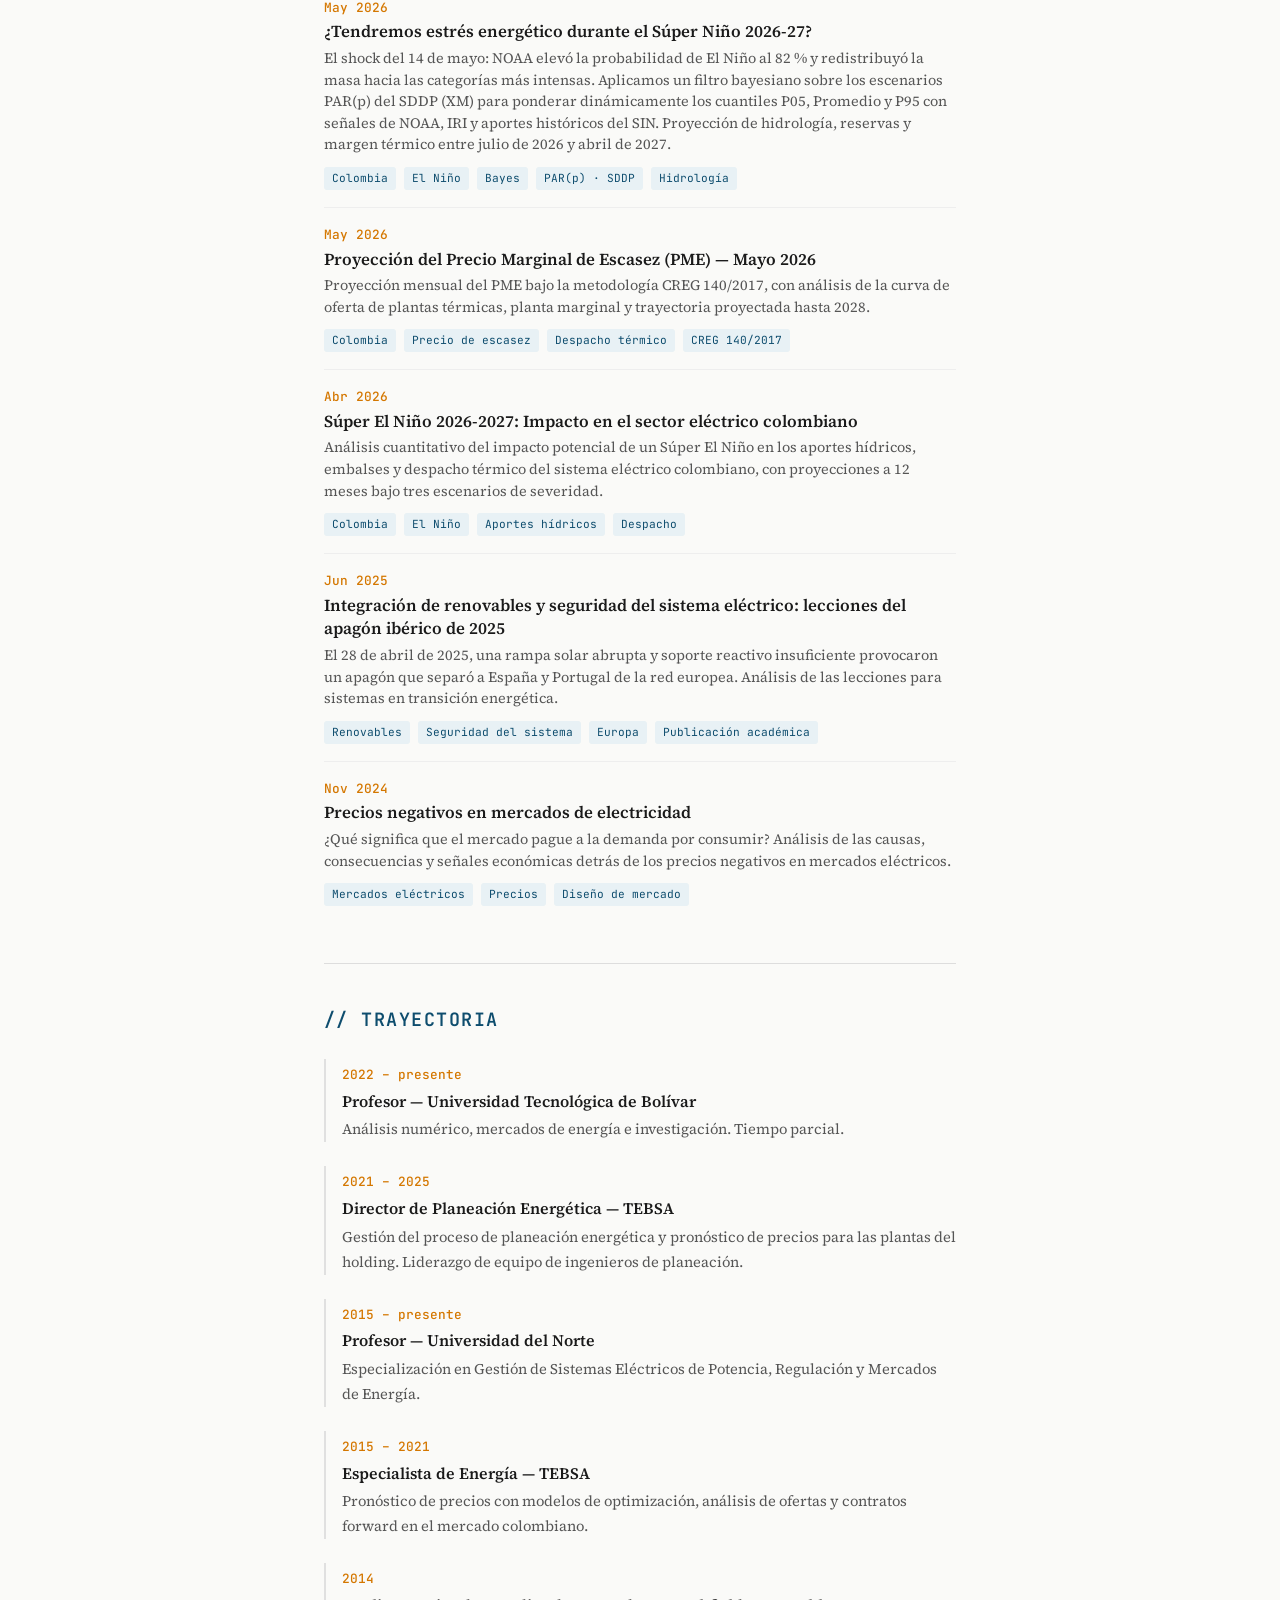
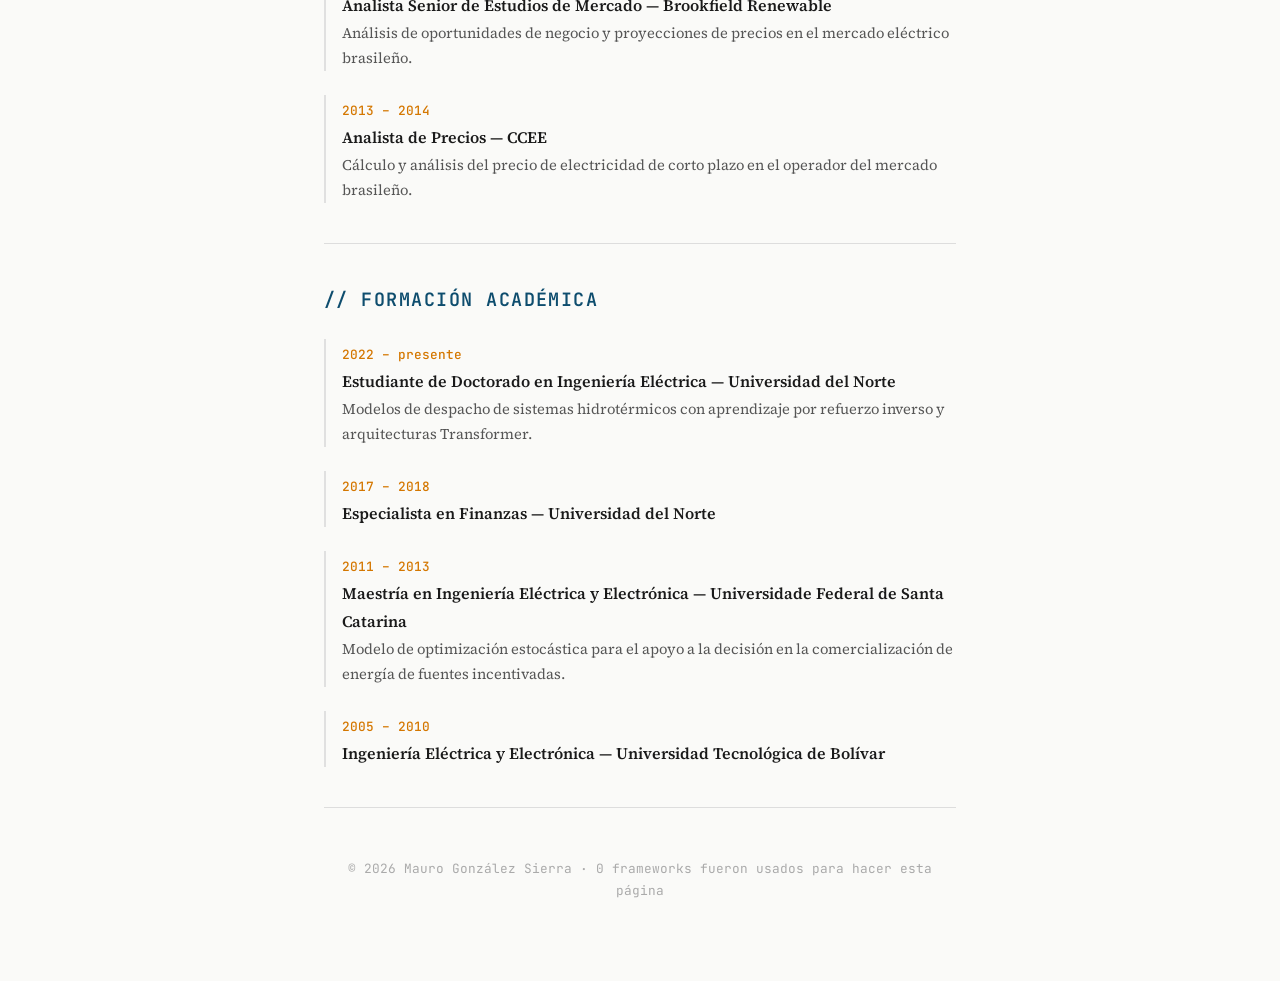
==== commit 8494b229: "Publica informe conjunto con Colombia Risk Analysis sobre la agenda energética del próximo gobierno " ====
--- a/index.html
+++ b/index.html
@@ -169,6 +169,16 @@
             color: var(--text-secondary);
             margin-top: 4px;
             line-height: 1.5;
+        }
+
+        .study-desc a {
+            color: var(--accent);
+            text-decoration: none;
+            border-bottom: 1px solid var(--accent-light);
+        }
+
+        .study-desc a:hover {
+            border-bottom-color: var(--accent);
         }
 
         .study-tags {
@@ -401,6 +411,19 @@
         <h2>// estudios</h2>
 
         <ul class="studies-list">
+            <li>
+                <span class="study-date">Jul 2026</span>
+                <a class="study-title" href="estudios/agenda-energetica-proximo-gobierno-2026.pdf" target="_blank" rel="noopener">La agenda energética del próximo gobierno: cuatro frentes que no pueden esperar</a>
+                <p class="study-desc">Informe sectorial escrito en coautoría con Sergio Guzmán, director de <a href="https://www.colombiariskanalysis.com" target="_blank" rel="noopener">Colombia Risk Analysis</a>. El próximo gobierno recibirá el 7 de agosto un sistema energético operando al límite: la deuda de Air-e con el mercado mayorista, los atrasos estructurales en generación y transmisión, un déficit de gas que ya llevó las importaciones al 31&nbsp;% de la demanda nacional, y un fenómeno de El Niño confirmado con probabilidad superior al 90&nbsp;%. El documento cruza el diagnóstico técnico del sector con la lectura política e institucional de la transición, e identifica las cinco decisiones inaplazables de los primeros 100 días, cada una con su plazo técnico y su costo cuantificable de inacción.</p>
+                <div class="study-tags">
+                    <span class="tag">Colombia</span>
+                    <span class="tag">Política energética</span>
+                    <span class="tag">Gas natural</span>
+                    <span class="tag">Air-e</span>
+                    <span class="tag">Coautoría · CRA</span>
+                    <span class="tag">PDF</span>
+                </div>
+            </li>
             <li>
                 <span class="study-date">May 2026</span>
                 <a class="study-title" href="estudios/el-nino-2026-2027-bayes-parp.html">¿Tendremos estrés energético durante el Súper Niño 2026-27?</a>
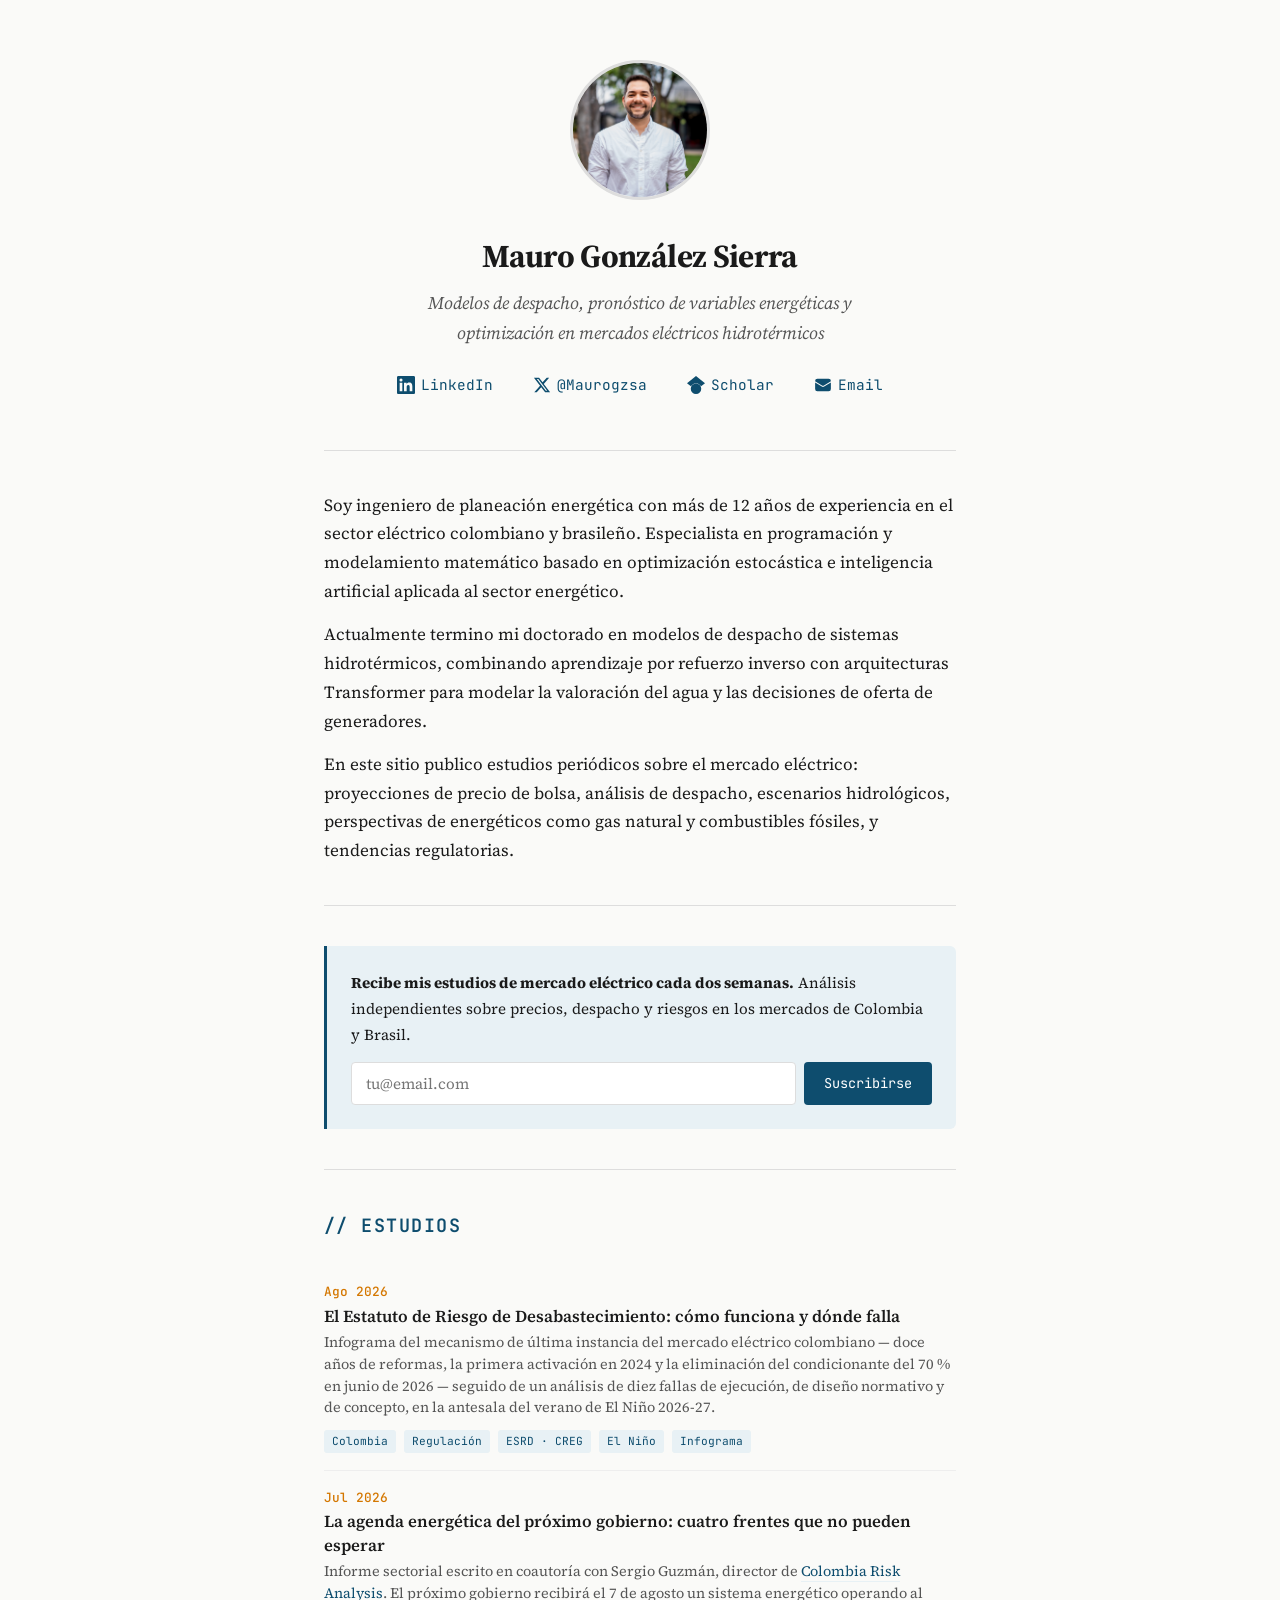
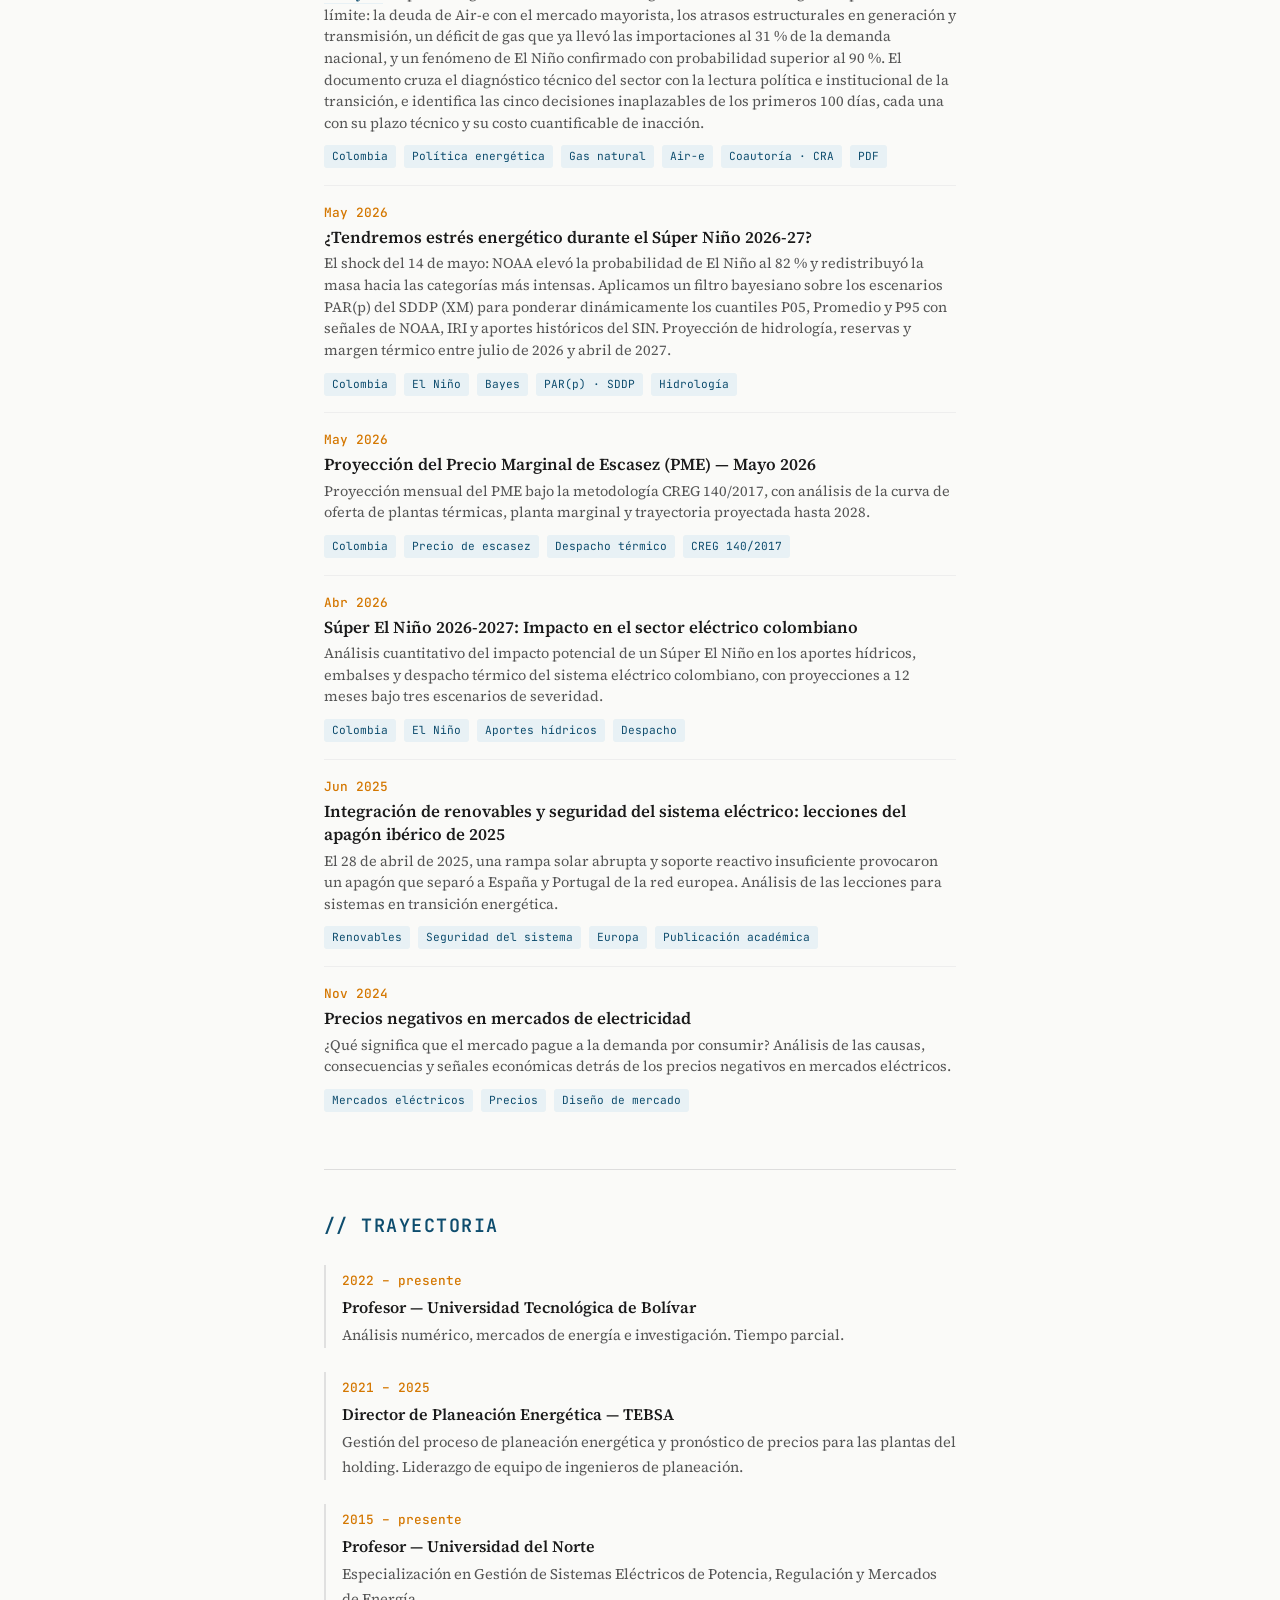
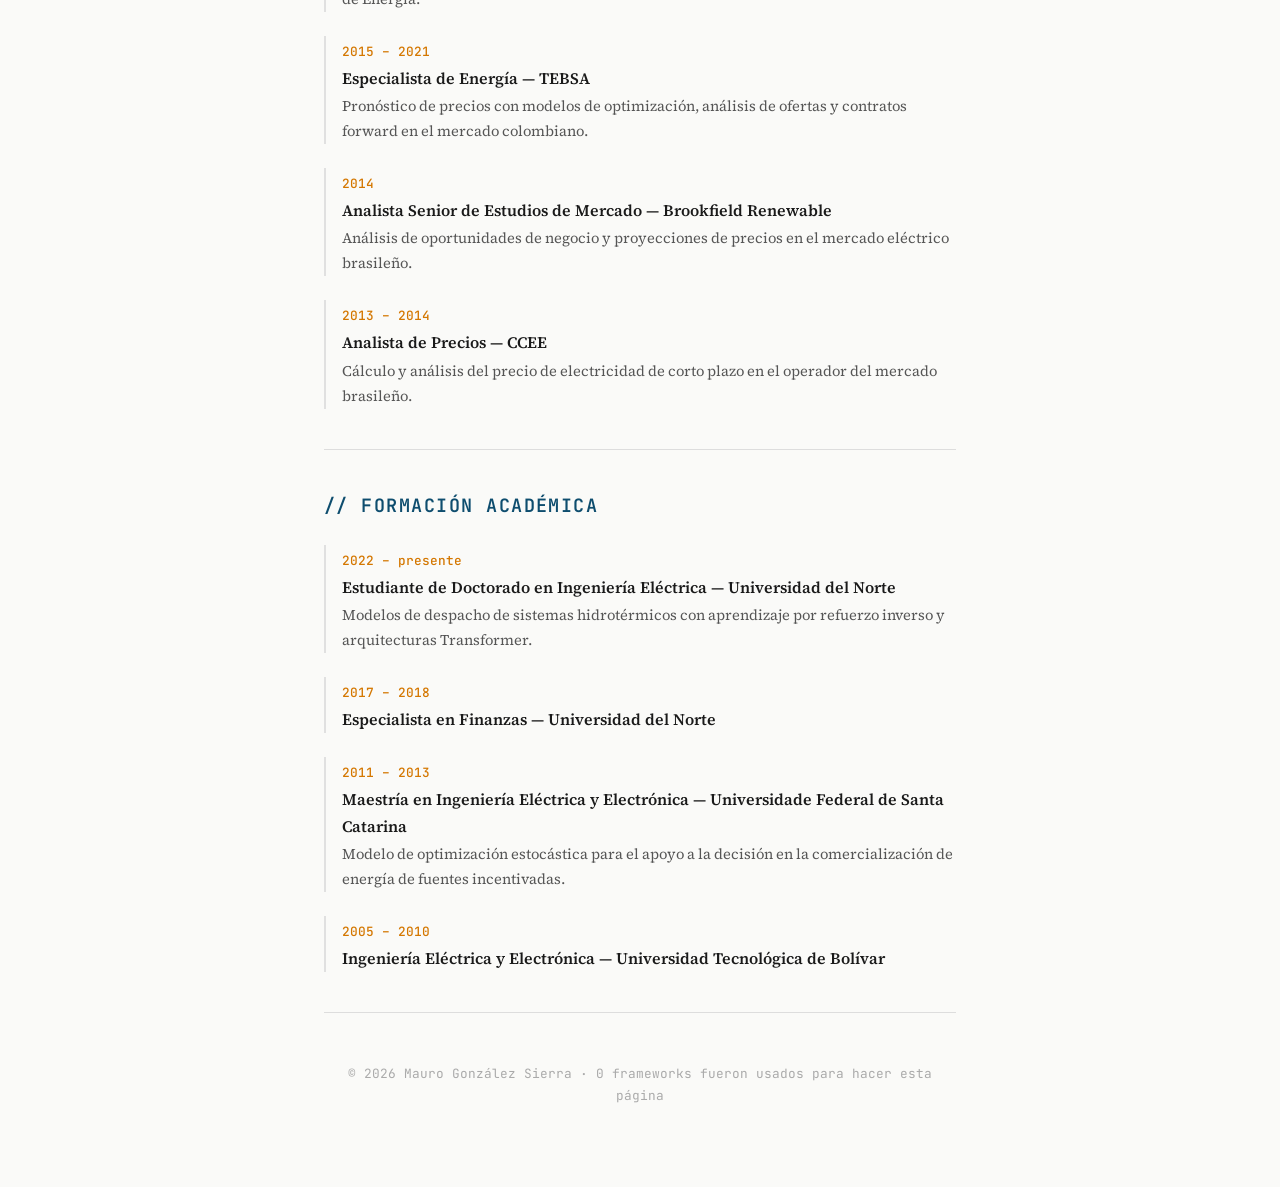
==== commit 2758038f: "Publica estudio: el Estatuto de Riesgo de Desabastecimiento — cómo funciona y dónde falla" ====
--- a/index.html
+++ b/index.html
@@ -412,6 +412,18 @@
 
         <ul class="studies-list">
             <li>
+                <span class="study-date">Ago 2026</span>
+                <a class="study-title" href="estudios/estatuto-riesgo-desabastecimiento.html">El Estatuto de Riesgo de Desabastecimiento: cómo funciona y dónde falla</a>
+                <p class="study-desc">Infograma del mecanismo de última instancia del mercado eléctrico colombiano — doce años de reformas, la primera activación en 2024 y la eliminación del condicionante del 70&nbsp;% en junio de 2026 — seguido de un análisis de diez fallas de ejecución, de diseño normativo y de concepto, en la antesala del verano de El Niño 2026-27.</p>
+                <div class="study-tags">
+                    <span class="tag">Colombia</span>
+                    <span class="tag">Regulación</span>
+                    <span class="tag">ESRD · CREG</span>
+                    <span class="tag">El Niño</span>
+                    <span class="tag">Infograma</span>
+                </div>
+            </li>
+            <li>
                 <span class="study-date">Jul 2026</span>
                 <a class="study-title" href="estudios/agenda-energetica-proximo-gobierno-2026.pdf" target="_blank" rel="noopener">La agenda energética del próximo gobierno: cuatro frentes que no pueden esperar</a>
                 <p class="study-desc">Informe sectorial escrito en coautoría con Sergio Guzmán, director de <a href="https://www.colombiariskanalysis.com" target="_blank" rel="noopener">Colombia Risk Analysis</a>. El próximo gobierno recibirá el 7 de agosto un sistema energético operando al límite: la deuda de Air-e con el mercado mayorista, los atrasos estructurales en generación y transmisión, un déficit de gas que ya llevó las importaciones al 31&nbsp;% de la demanda nacional, y un fenómeno de El Niño confirmado con probabilidad superior al 90&nbsp;%. El documento cruza el diagnóstico técnico del sector con la lectura política e institucional de la transición, e identifica las cinco decisiones inaplazables de los primeros 100 días, cada una con su plazo técnico y su costo cuantificable de inacción.</p>
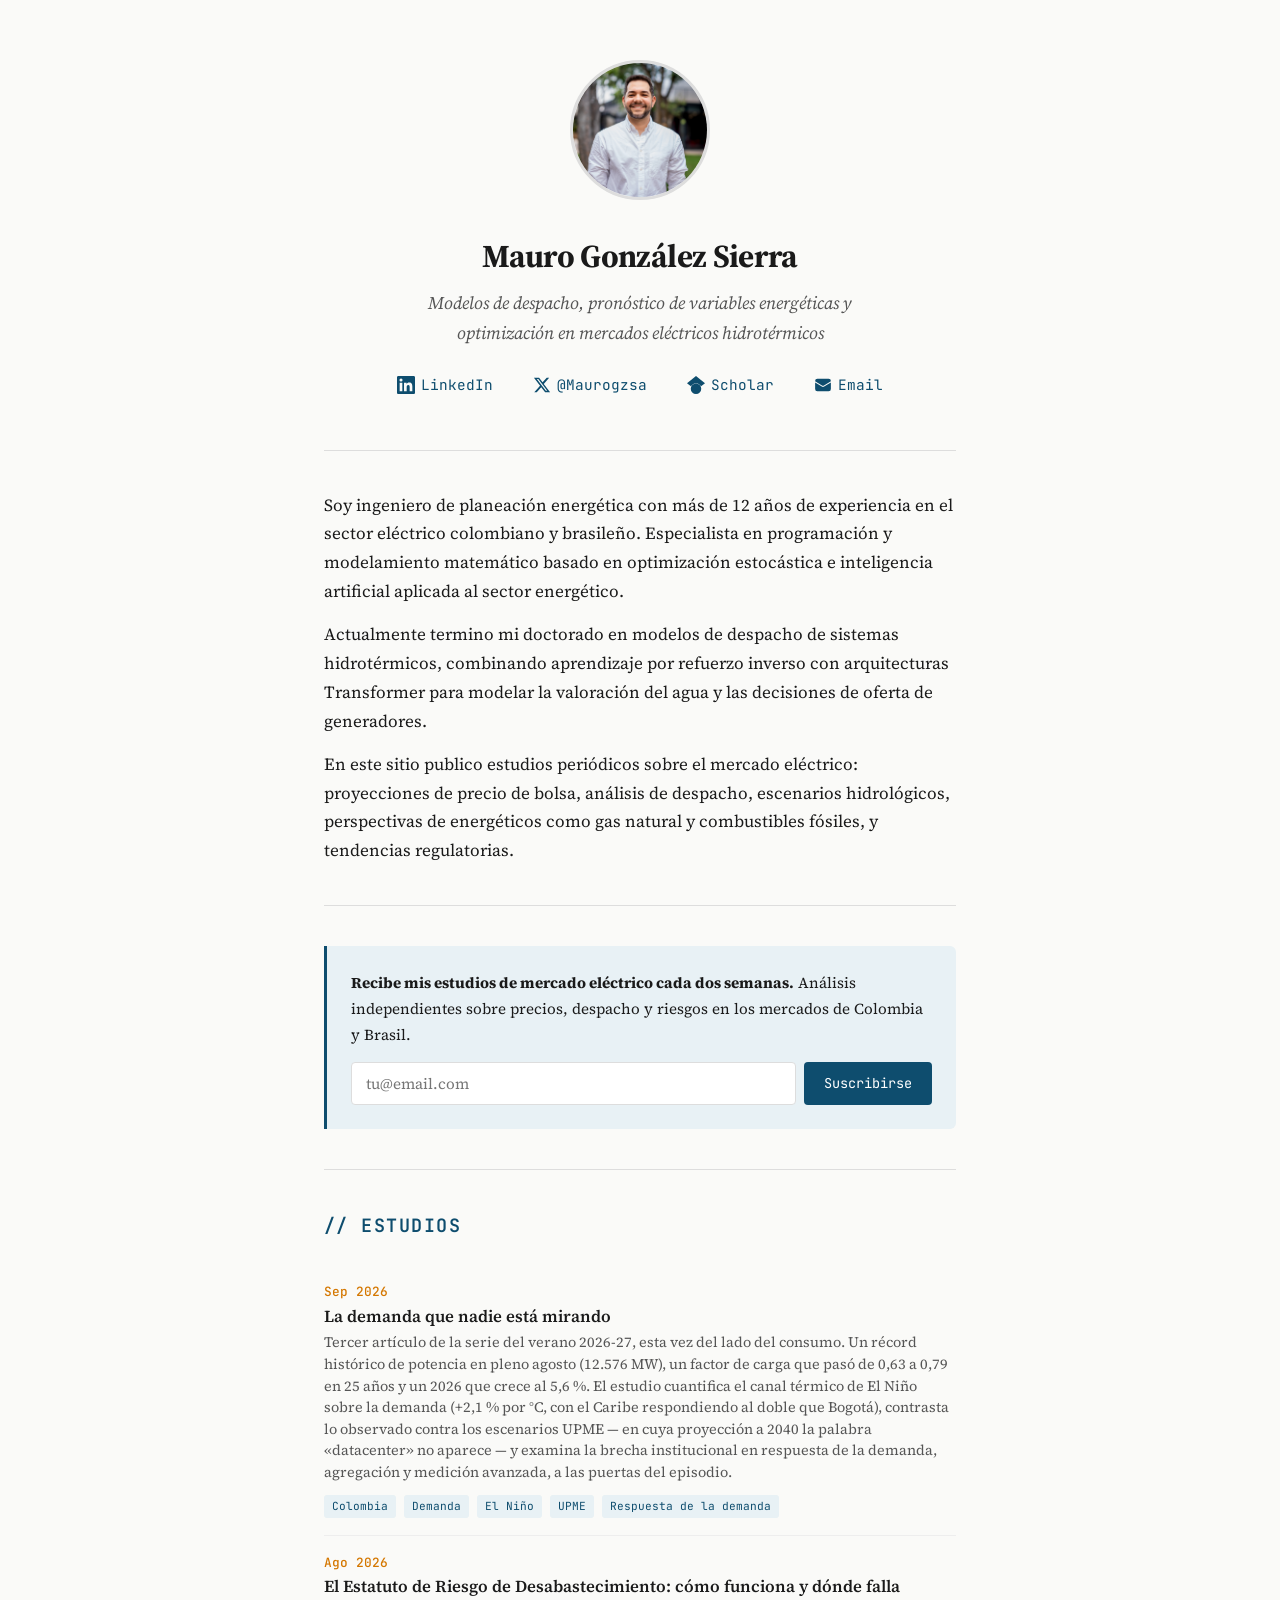
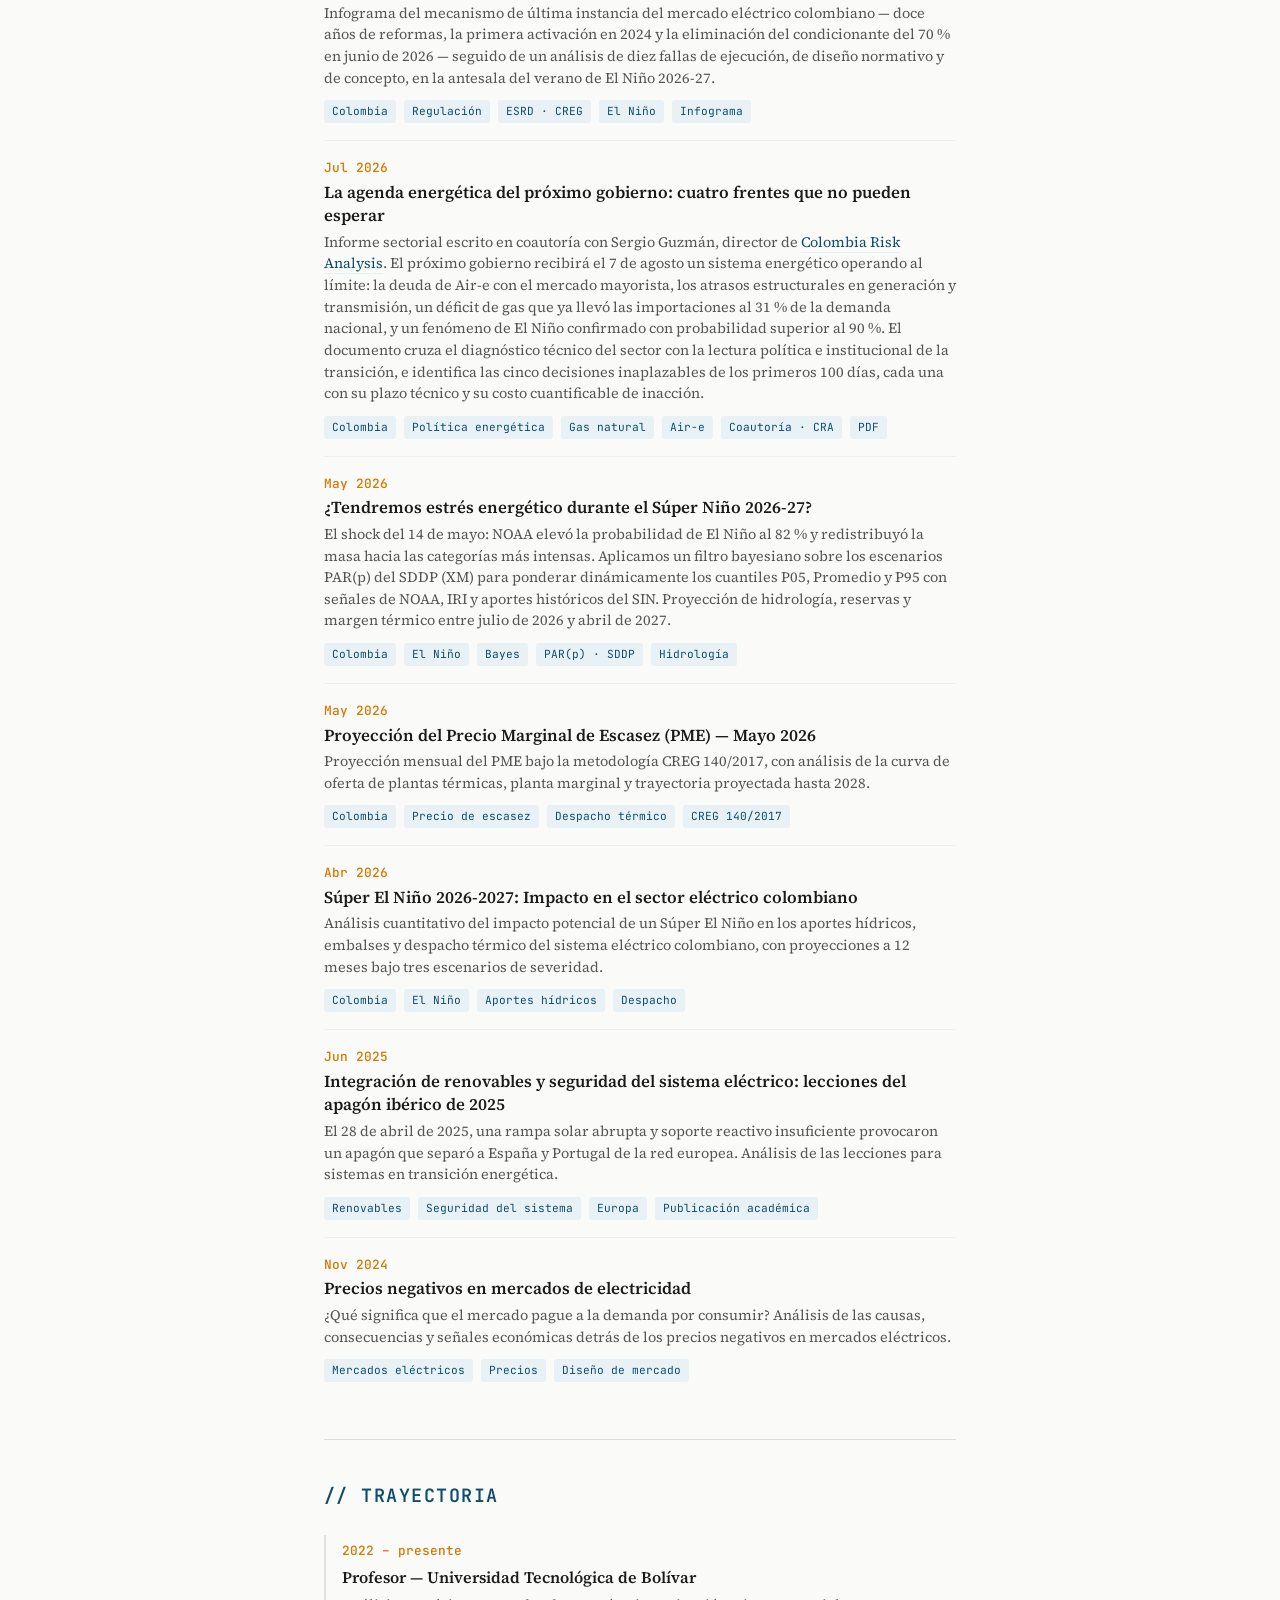
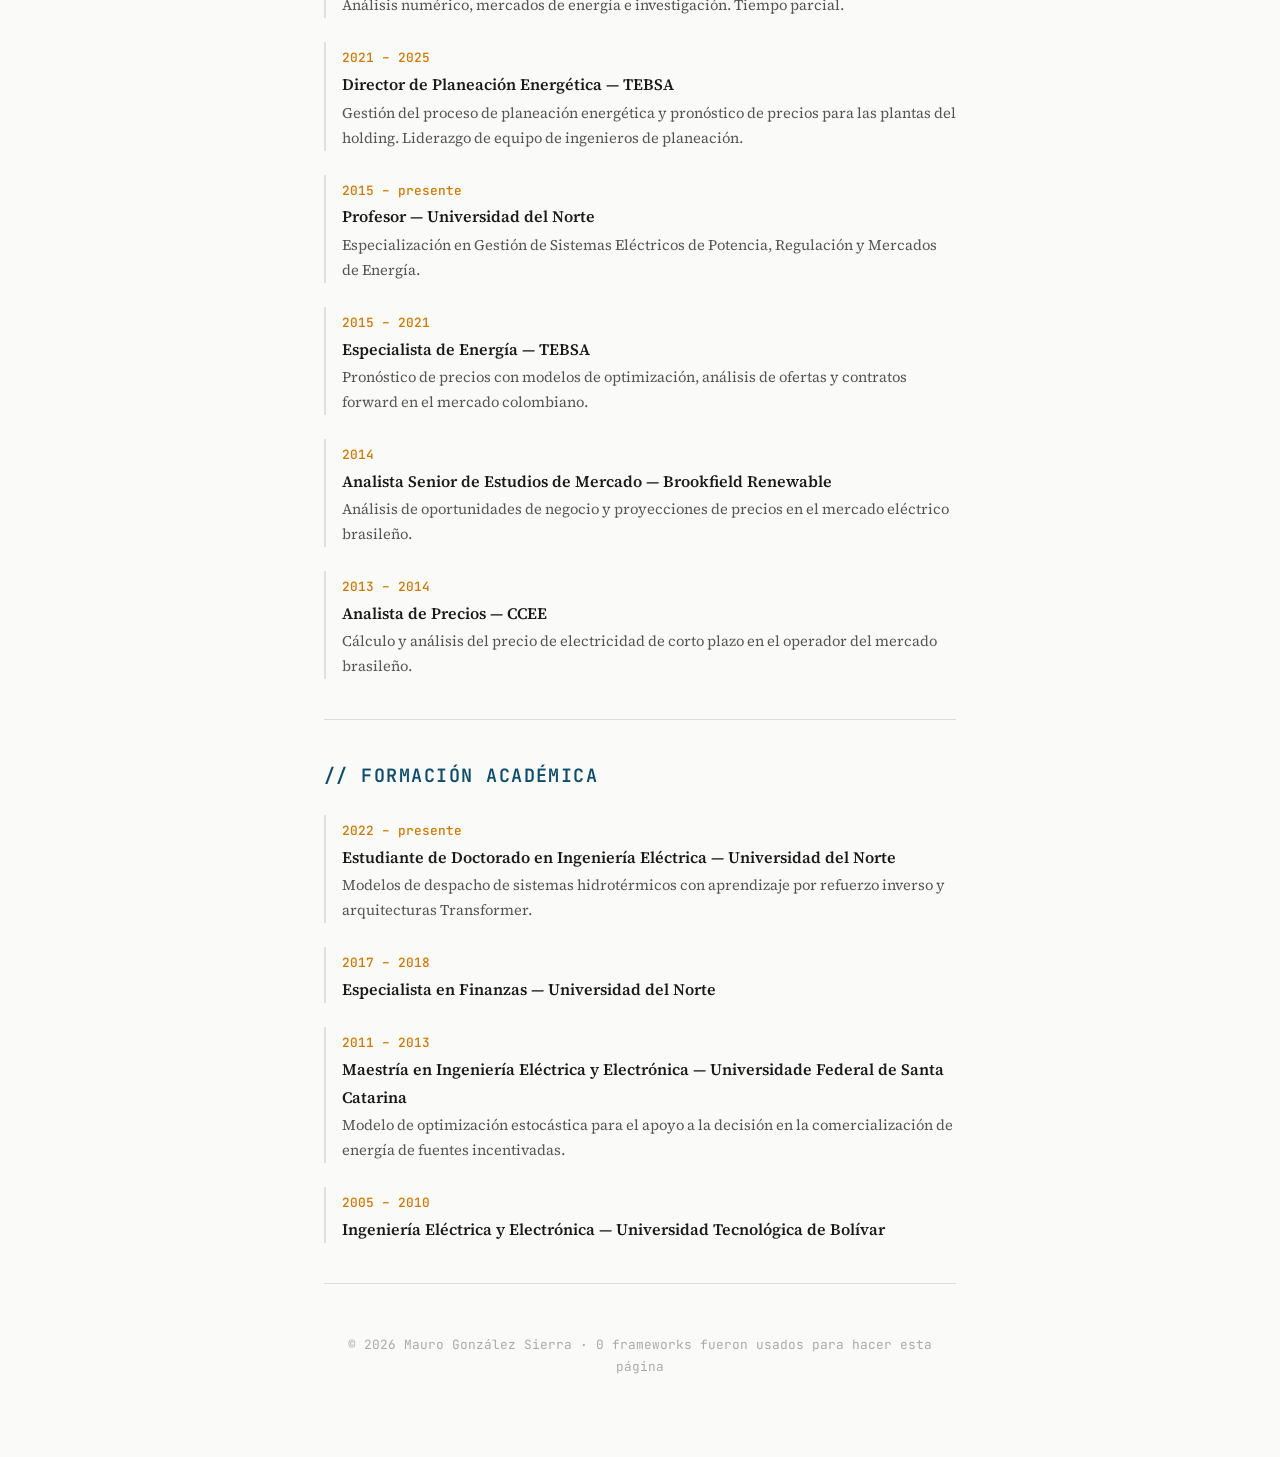
==== commit 914b7402: "Publica estudio: La demanda que nadie está mirando (serie verano 2026-27, artículo 3)" ====
--- a/index.html
+++ b/index.html
@@ -412,6 +412,18 @@
 
         <ul class="studies-list">
             <li>
+                <span class="study-date">Sep 2026</span>
+                <a class="study-title" href="estudios/demanda-que-nadie-esta-mirando.html">La demanda que nadie está mirando</a>
+                <p class="study-desc">Tercer artículo de la serie del verano 2026-27, esta vez del lado del consumo. Un récord histórico de potencia en pleno agosto (12.576&nbsp;MW), un factor de carga que pasó de 0,63 a 0,79 en 25 años y un 2026 que crece al 5,6&nbsp;%. El estudio cuantifica el canal térmico de El Niño sobre la demanda (+2,1&nbsp;% por °C, con el Caribe respondiendo al doble que Bogotá), contrasta lo observado contra los escenarios UPME — en cuya proyección a 2040 la palabra «datacenter» no aparece — y examina la brecha institucional en respuesta de la demanda, agregación y medición avanzada, a las puertas del episodio.</p>
+                <div class="study-tags">
+                    <span class="tag">Colombia</span>
+                    <span class="tag">Demanda</span>
+                    <span class="tag">El Niño</span>
+                    <span class="tag">UPME</span>
+                    <span class="tag">Respuesta de la demanda</span>
+                </div>
+            </li>
+            <li>
                 <span class="study-date">Ago 2026</span>
                 <a class="study-title" href="estudios/estatuto-riesgo-desabastecimiento.html">El Estatuto de Riesgo de Desabastecimiento: cómo funciona y dónde falla</a>
                 <p class="study-desc">Infograma del mecanismo de última instancia del mercado eléctrico colombiano — doce años de reformas, la primera activación en 2024 y la eliminación del condicionante del 70&nbsp;% en junio de 2026 — seguido de un análisis de diez fallas de ejecución, de diseño normativo y de concepto, en la antesala del verano de El Niño 2026-27.</p>
